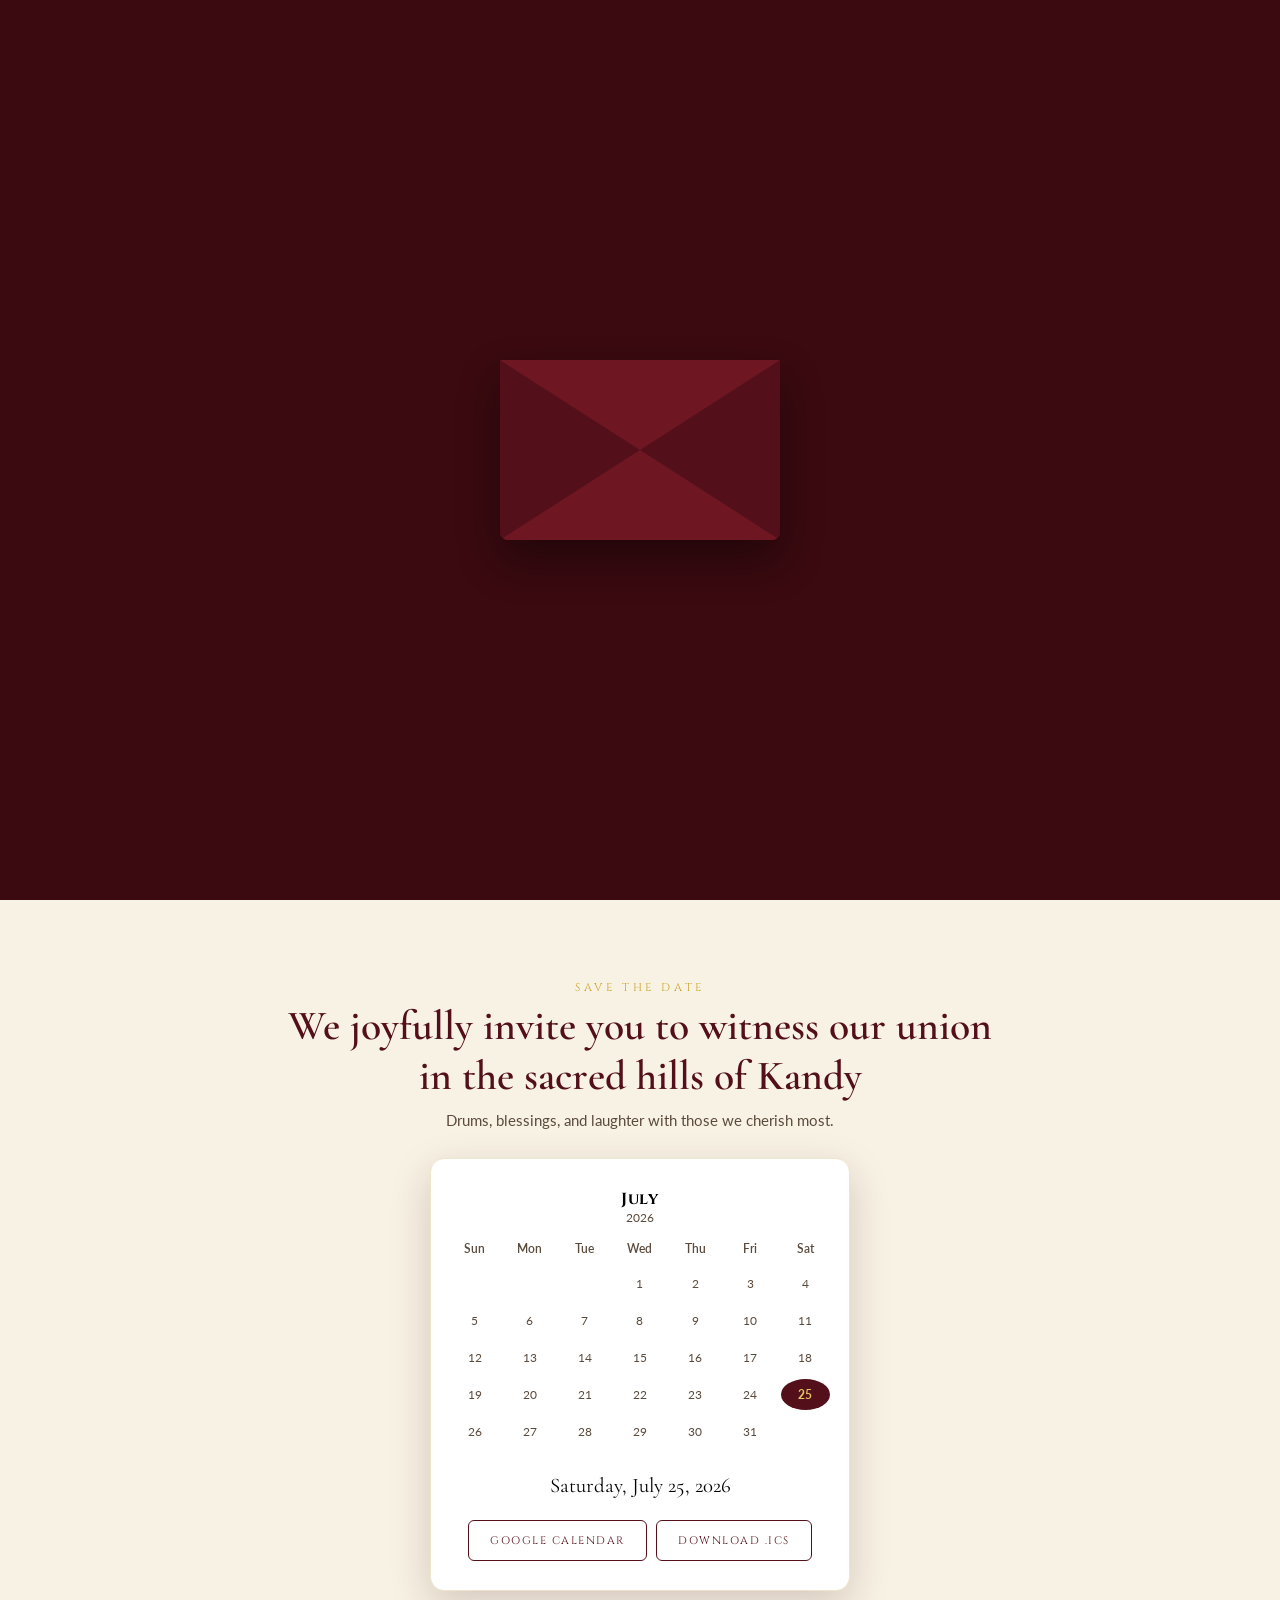
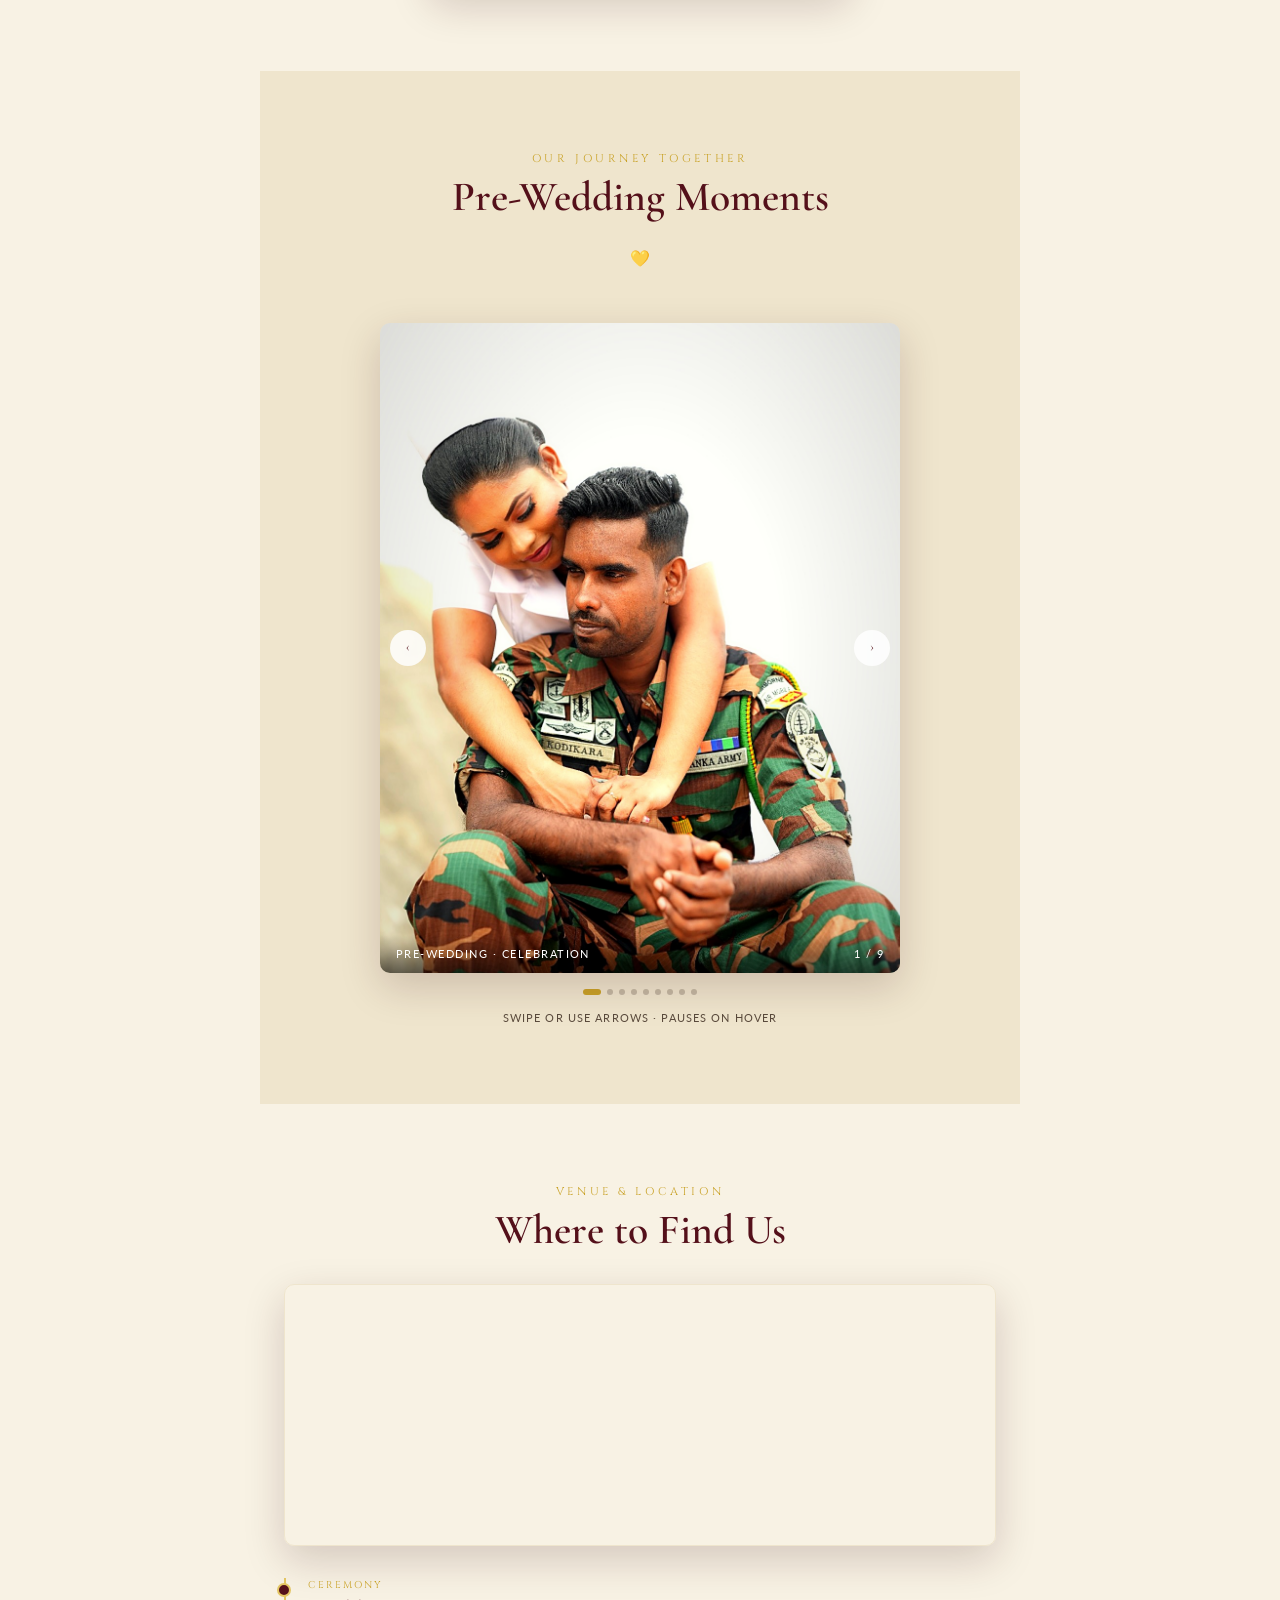
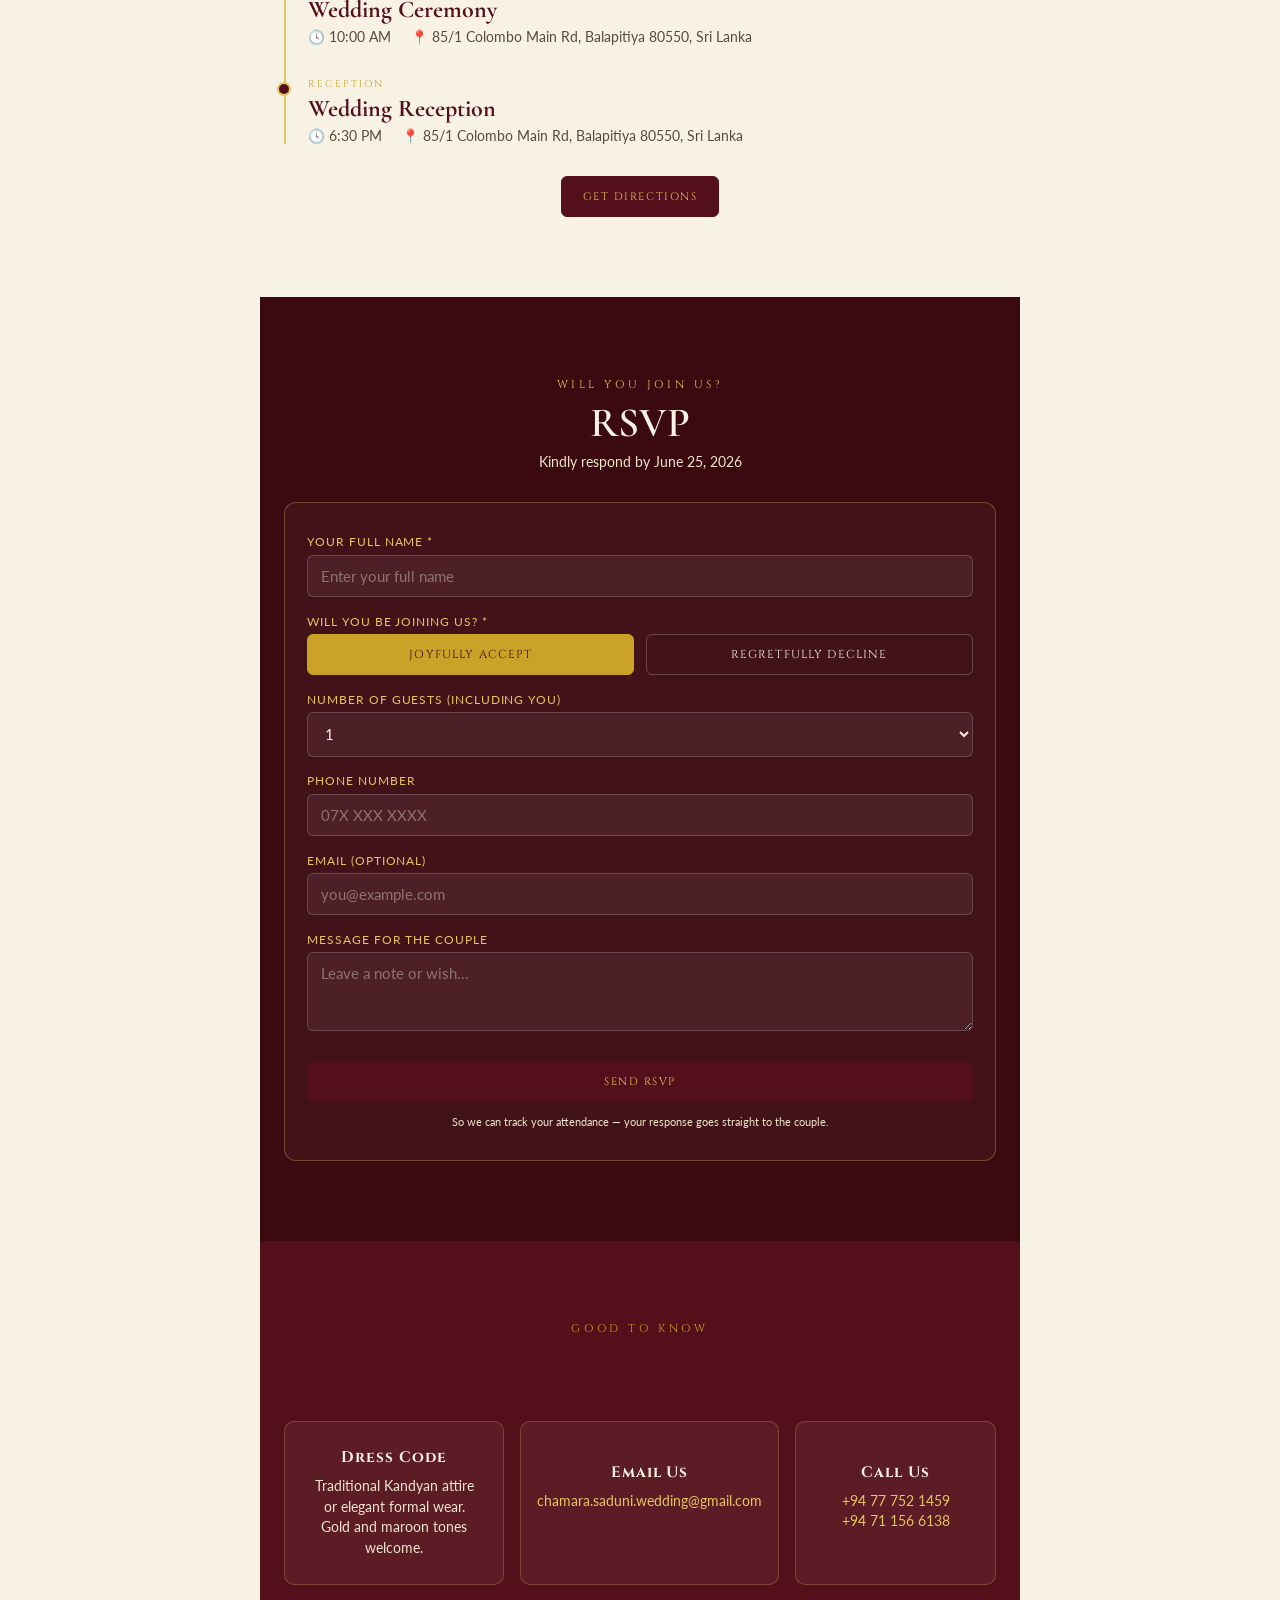
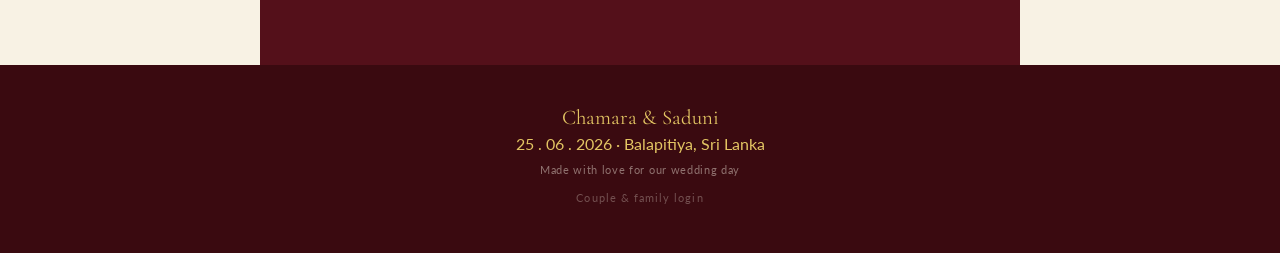
==== index.html @ 3ce067ad "first commit" ====
<!DOCTYPE html>
<html lang="en">
<head>
<meta charset="UTF-8">
<meta name="viewport" content="width=device-width, initial-scale=1.0">
<title>Chamara & Saduni — Wedding Celebration</title>
<link rel="stylesheet" href="css/style.css">
</head>
<body>
  <!-- ============ WEDDING ENVELOPE OVERLAY ============ -->
<div class="envelope-wrapper" id="envelopeWrapper">
  <div class="envelope" id="weddingEnvelope">
    <div class="flap"></div>
    <div class="pocket"></div>
    <div class="letter">
      <div class="letter-stamp">💛</div>
      <h2 class="letter-title">Chamara & Saduni</h2>
      <p class="letter-text">We are getting married!</p>
      <button class="open-btn" id="openEnvelopeBtn">Open Invitation</button>
    </div>
  </div>
</div>


  <!-- ============ HERO ============ -->
  <section class="hero">
    <div class="hero-sinhala">මංගල ආරාධනය</div>
    <div class="hero-eyebrow">Together with their families</div>
    <p class="hero-intro">the pleasure of your families is requested at the wedding of</p>
    <h1 class="hero-names">Chamara &amp; Saduni</h1>
    <div class="hero-sub">Wedding Celebration · Kandy, Sri Lanka</div>

    <div class="countdown" aria-label="Countdown to the wedding">
      <div class="unit"><span class="num" id="cd-days">00</span><span class="label">Days</span></div>
      <div class="unit"><span class="num" id="cd-hours">00</span><span class="label">Hours</span></div>
      <div class="unit"><span class="num" id="cd-mins">00</span><span class="label">Minutes</span></div>
      <div class="unit"><span class="num" id="cd-secs">00</span><span class="label">Seconds</span></div>
    </div>

    <a href="#date" class="scroll-cue">
      Scroll for details
      <svg viewBox="0 0 24 24" fill="none" stroke="currentColor" stroke-width="2"><path d="M6 9l6 6 6-6"/></svg>
    </a>
  </section>

  <!-- ============ SAVE THE DATE ============ -->
  <section class="section date-section" id="date">
    <div class="eyebrow">Save the Date</div>
    <h2 class="section-title">We joyfully invite you to witness our union<br>in the sacred hills of Kandy</h2>
    <p style="color:var(--ink-soft); margin-top:.6rem; font-size:.92rem;">Drums, blessings, and laughter with those we cherish most.</p>

    <div class="calendar">
      <h3 id="cal-month">July</h3>
      <div class="cal-year" id="cal-year">2026</div>
      <div class="cal-grid" id="cal-grid"></div>
      <div class="big-day" id="big-day-label"></div>
      <div class="cal-actions">
        <a class="btn" id="gcal-link" href="#" target="_blank" rel="noopener">Google Calendar</a>
        <a class="btn" id="ics-link" href="#">Download .ics</a>
      </div>
    </div>
  </section>

  <!-- ============ GALLERY ============ -->
  <section class="section gallery-section">
    <div class="eyebrow">Our Journey Together</div>
    <h2 class="section-title">Pre-Wedding Moments</h2>
    <div class="divider">💛</div>

    <div class="gallery" id="gallery">
      <div class="gallery-track" id="gallery-track">
        <img src="/imge/1.jpg" alt="Chmara and Saduni laughing together outdoors">
        <img src="/imge/2.jpg" alt="Chmara and Saduni walking hand in hand">
        <img src="/imge/3.jpg" alt="Close-up of hands with engagement ring and flowers">
        <img src="/imge/4.jpg" alt="Chmara and Saduni at sunset">
        <img src="/imge/5.jpg" alt="Candid portrait of the couple smiling">
        <img src="/imge/6.jpg" alt="Chmara and Saduni embracing">
        <img src="/imge/7.jpg" alt="Chmara and Saduni embracing">
        <img src="/imge/8.jpg" alt="Chmara and Saduni embracing">
        <img src="/imge/9.jpg" alt="Chmara and Saduni embracing">
      </div>
      <div class="gallery-caption">
        <span>Pre-wedding · Celebration</span>
        <span id="gallery-count">1 / 6</span>
      </div>
      <button class="gallery-nav prev" id="gallery-prev" aria-label="Previous photo">‹</button>
      <button class="gallery-nav next" id="gallery-next" aria-label="Next photo">›</button>
    </div>
    <div class="gallery-dots" id="gallery-dots"></div>
    <p style="font-size:.7rem; letter-spacing:.1em; text-transform:uppercase; color:var(--ink-soft); margin-top:1rem;">Swipe or use arrows · pauses on hover</p>
  </section>

  <!-- ============ VENUE ============ -->
  <section class="section venue-section">
    <div class="eyebrow">Venue &amp; Location</div>
    <h2 class="section-title">Where to Find Us</h2>

    <div class="map-frame">
      <iframe src="https://www.google.com/maps/embed?pb=!1m18!1m12!1m3!1d4017.818005904471!2d80.053635!3d6.240639199999999!2m3!1f0!2f0!3f0!3m2!1i1024!2i768!4f13.1!3m3!1m2!1s0x3ae1819d61725ddf%3A0x30b45d2dc4066942!2s85%2C%201%20Colombo%20Main%20Rd%2C%20Ambalangoda!5e1!3m2!1sen!2slk!4v1782817540496!5m2!1sen!2slk" width="600" height="450" style="border:0;" allowfullscreen="" loading="lazy" referrerpolicy="strict-origin-when-cross-origin"></iframe>
    </div>

    <div class="timeline">
      <div class="stop">
        <div class="tag">Ceremony</div>
        <h4>Wedding Ceremony</h4>
        <div class="meta"><span>🕓 10:00 AM</span><span>📍 85/1 Colombo Main Rd, Balapitiya 80550, Sri Lanka</span></div>
      </div>
      <div class="stop">
        <div class="tag">Reception</div>
        <h4>Wedding Reception</h4>
        <div class="meta"><span>🕓 6:30 PM</span><span>📍 85/1 Colombo Main Rd, Balapitiya 80550, Sri Lanka</span></div>
      </div>
    </div>
    <a class="btn solid" style="margin-top:2rem; display:inline-block;"
   href="https://maps.app.goo.gl/dwLsn8sqSXHve2ZZ8" target="_blank" rel="noopener">
   Get Directions
</a>

  </section>

  <!-- ============ RSVP ============ -->
  <section class="section rsvp-section" id="rsvp">
    <div class="eyebrow">Will You Join Us?</div>
    <h2 class="section-title">RSVP</h2>
    <p class="rsvp-deadline" id="rsvp-deadline-label">Kindly respond by July 25, 2026</p>

    <div class="rsvp-card">
      <form id="rsvp-form">
        <div class="field">
          <label for="rsvp-name">Your Full Name *</label>
          <input id="rsvp-name" type="text" placeholder="Enter your full name" required>
        </div>

        <div class="field">
          <label>Will you be joining us? *</label>
          <div class="rsvp-toggle">
            <button type="button" id="rsvp-accept" class="active accept">Joyfully Accept</button>
            <button type="button" id="rsvp-decline">Regretfully Decline</button>
          </div>
        </div>

        <div class="field" id="rsvp-guests-field">
          <label for="rsvp-guests">Number of Guests (including you)</label>
          <select id="rsvp-guests">
            <option value="1">1</option>
            <option value="2">2</option>
            <option value="3">3</option>
            <option value="4">4</option>
          </select>
        </div>

        <div class="field">
          <label for="rsvp-phone">Phone Number</label>
          <input id="rsvp-phone" type="tel" placeholder="07X XXX XXXX">
        </div>

        <div class="field">
          <label for="rsvp-email">Email (optional)</label>
          <input id="rsvp-email" type="email" placeholder="you@example.com">
        </div>

        <div class="field">
          <label for="rsvp-note">Message for the Couple</label>
          <textarea id="rsvp-note" rows="3" placeholder="Leave a note or wish..."></textarea>
        </div>

        <button type="submit" class="btn solid rsvp-submit">Send RSVP</button>
      </form>

      <p class="rsvp-success" id="rsvp-success"></p>
      <p class="rsvp-note">So we can track your attendance — your response goes straight to the couple.</p>
    </div>
  </section>

  <!-- ============ INFO ============ -->
  <section class="section info-section">
    <div class="eyebrow">Good to Know</div>
    <h2 class="section-title">Dress Code &amp; Contact</h2>

    <div class="info-grid">
      <div class="info-card">
        <h4>Dress Code</h4>
        <p>Traditional Kandyan attire or elegant formal wear. Gold and maroon tones welcome.</p>
      </div>
      <div class="info-card tp">
        <h4>Email Us</h4>
        <p><a href="mailto:chamara.saduni.wedding@gmail.com">chamara.saduni.wedding@gmail.com</a></p>
      </div>
      <div class="info-card tp">
        <h4>Call Us</h4>
        <p><a href="tel:+94 77 752 1459">+94 77 752 1459</a></p>
        <p><a href="tel:+94 71 156 6138">+94 71 156 6138</a></p>
      </div>
    </div>
  </section>

  <!-- ============ FOOTER ============ -->
  <footer class="footer">
    <div class="names">Chamara  &amp; Saduni</div>
    <div>25 . 06 . 2026 · Balapitiya, Sri Lanka</div>
    <small>Made with love for our wedding day</small>
    <a class="admin-link" href="admin.html">Couple &amp; family login</a>
  </footer>

  <script src="js/storage.js"></script>
  <script src="js/main.js"></script>
</body>
</html>
---- css/style.css ----
/* ============================================================
   Isuru & Tharushi — Wedding Invitation
   Design tokens: Kandyan ceremony, gold + maroon, hand-drawn
   border motifs, a single ornamental "thorana" arch as signature
   ============================================================ */

@import url('https://fonts.googleapis.com/css2?family=Cormorant+Garamond:ital,wght@0,400;0,500;0,600;1,400&family=Cinzel:wght@500;600;700&family=Lato:wght@300;400;600&display=swap');

:root{
  --bl:#000000;
  --maroon-950:#3a0a10;
  --maroon-900:#54101a;
  --maroon-800:#6e1722;
  --gold-500:#c9a227;
  --gold-300:#e3c563;
  --gold-100:#f3e6bd;
  --ivory:#f8f2e4;
  --ivory-dim:#efe5cd;
  --ink:#2a1810;
  --ink-soft:#5a4a3c;
  --shadow-soft: 0 14px 40px rgba(58,10,16,.18);

  --font-display:'Cinzel', serif;
  --font-script:'Cormorant Garamond', serif;
  --font-body:'Lato', sans-serif;
}

*{box-sizing:border-box; margin:0; padding:0;}
html{scroll-behavior:smooth;}
body{
  font-family:var(--font-body);
  background:var(--ivory);
  color:var(--ink);
  overflow-x:hidden;
}
@media (prefers-reduced-motion: reduce){
  *{animation-duration:.001ms !important; transition-duration:.001ms !important;}
}

a{color:inherit; text-decoration:none;}
img{max-width:100%; display:block;}
button{font-family:inherit; cursor:pointer;}

.eyebrow{
  font-family:var(--font-display);
  font-size:.7rem;
  letter-spacing:.32em;
  text-transform:uppercase;
  color:var(--gold-500);
}
.section-title{
  font-family:var(--font-script);
  font-weight:600;
  font-size:clamp(1.8rem, 4vw, 2.6rem);
  color:var(--maroon-900);
  margin-top:.4rem;
}
.section{
  max-width:760px;
  margin:0 auto;
  padding:5rem 1.5rem;
  text-align:center;
  position:relative;
}
.divider{
  width:46px; height:46px; margin:1.6rem auto;
  opacity:.85;
}

/* ---------- Thorana arch motif (drawn once, signature element) ---------- */
.thorana-frame{
  position:relative;
  border:1px solid var(--gold-300);
  padding:2px;
}
.thorana-frame::before, .thorana-frame::after{
  content:"";
  position:absolute;
  width:30px; height:30px;
  border:2px solid var(--gold-500);
}
.thorana-frame::before{ top:-6px; left:-6px; border-right:none; border-bottom:none; }
.thorana-frame::after{ bottom:-6px; right:-6px; border-left:none; border-top:none; }


/* ================= ENVELOPE STYLES ================= */
.envelope-wrapper {
  position: fixed;
  top: 0; left: 0;
  width: 100%; height: 100vh;
  background-color: var(--maroon-950);
  display: flex;
  justify-content: center;
  align-items: center;
  z-index: 9999; 
  transition: opacity 0.8s ease, visibility 0.8s;
}

.envelope {
  position: relative;
  width: 280px; height: 180px;
  background-color: var(--maroon-900);
  box-shadow: 0 20px 40px rgba(0,0,0,0.4);
  border-radius: 0 0 8px 8px;
  cursor: pointer;
}


.flap {
  position: absolute;
  top: 0; left: 0;
  border-left: 140px solid transparent;
  border-right: 140px solid transparent;
  border-top: 100px solid var(--maroon-800);
  transform-origin: top;
  transition: transform 0.4s ease 0.2s;
  z-index: 3;
}


.pocket {
  position: absolute;
  bottom: 0; left: 0;
  border-left: 140px solid var(--maroon-900);
  border-right: 140px solid var(--maroon-900);
  border-bottom: 90px solid var(--maroon-800);
  border-top: 90px solid transparent;
  border-radius: 0 0 8px 8px;
  z-index: 3;
}

.letter {
  position: absolute;
  top: 10px; left: 15px;
  width: 250px; height: 160px;
  background-color: var(--ivory);
  border-radius: 4px;
  padding: 1rem;
  text-align: center;
  box-shadow: 0 2px 10px rgba(0,0,0,0.1);
  transition: transform 0.5s ease;
  z-index: 2;
  display: flex;
  flex-direction: column;
  justify-content: center;
  align-items: center;
}

.letter-title {
  font-family: var(--font-script);
  color: var(--maroon-950);
  font-size: 1.4rem;
  margin: 0.3rem 0;
}

.letter-text {
  font-size: 0.75rem;
  letter-spacing: 0.1em;
  text-transform: uppercase;
  color: var(--ink-soft);
  margin-bottom: 0.8rem;
}

.open-btn {
  font-family: var(--font-display);
  font-size: 0.6rem;
  letter-spacing: 0.1em;
  padding: 0.5rem 1rem;
  background-color: var(--gold-500);
  color: var(--maroon-950);
  border: none;
  border-radius: 4px;
  font-weight: bold;
  transition: background 0.2s;
}
.open-btn:hover { background-color: var(--gold-300); }


.envelope-wrapper.open .flap {
  transform: rotateX(180deg);
  z-index: 1;
}

.envelope-wrapper.open .letter {
  transform: translateY(-85px);
  z-index: 4;
}


.envelope-wrapper.fade-out {
  opacity: 0;
  visibility: hidden;
  pointer-events: none;
}

/* ---------- Hero ---------- */
.hero {
  min-height: 100vh;
  display: flex;
  flex-direction: column;
  align-items: center;
  justify-content: center;
  text-align: center;
  padding: 3rem 1.4rem 4rem;
  color: var(--ivory);
  position: relative;
  overflow: hidden; 
}


.hero::before {
  content: "";
  position: absolute;
  top: 0; left: 0; right: 0; bottom: 0;
  z-index: 1;
  
  background-size: cover;
  background-position: center;
  background-repeat: no-repeat;
  
  background-image: 
    radial-gradient(ellipse at top, rgba(201,162,39,.18), transparent 55%),
    linear-gradient(180deg, rgba(58,10,16,0.85) 0%, rgba(84,16,26,0.9) 55%, rgba(110,23,34,0.95) 100%), 
    url("/imge/Hero-bg.png"); 
  
  background-blend-mode: overlay;
  
 
  filter: blur(3px); 
  transform: scale(1.05); 
}

.hero > * {
  position: relative;
  z-index: 2;
}

.hero-sinhala{
  font-family:var(--font-script);
  font-size:clamp(1.6rem,5vw,2.4rem);
  letter-spacing:.06em;
  color:var(--gold-300);
  margin-bottom:1.4rem;
}
.hero-eyebrow{
  font-family:var(--font-display);
  font-size:.72rem;
  letter-spacing:.36em;
  text-transform:uppercase;
  color:var(--gold-300);
  margin-bottom:.4rem;
}
.hero-intro{
  font-family:var(--font-script);
  font-style:italic;
  font-size:1.05rem;
  color:var(--ivory-dim);
  max-width:30em;
  margin:.6rem auto 1.2rem;
  line-height:1.6;
}
.hero-names{
  font-family:var(--font-script);
  font-weight:600;
  font-size:clamp(2.4rem,9vw,4.2rem);
  letter-spacing:.02em;
  margin:.2rem 0 .3rem;
}
.hero-sub{
  font-family:var(--font-display);
  font-size:.78rem;
  letter-spacing:.22em;
  text-transform:uppercase;
  color:var(--gold-300);
  margin-bottom:2.2rem;
}

.countdown{
  display:flex;
  gap:.9rem;
  margin-bottom:2rem;
}
.countdown .unit{
  background:rgba(255,255,255,.05);
  border:1px solid rgba(227,197,99,.4);
  border-radius:4px;
  padding:.8rem .4rem;
  min-width:64px;
}
.countdown .num{
  font-family:var(--font-display);
  font-size:1.5rem;
  color:var(--gold-300);
  display:block;
}
.countdown .label{
  font-size:.6rem;
  letter-spacing:.18em;
  text-transform:uppercase;
  color:var(--ivory-dim);
}

.scroll-cue{
  font-size:.66rem;
  letter-spacing:.22em;
  text-transform:uppercase;
  color:var(--gold-300);
  display:flex;
  flex-direction:column;
  align-items:center;
  gap:.4rem;
  animation:bob 2.4s ease-in-out infinite;
}
.scroll-cue svg{width:14px; height:14px;}
@keyframes bob{ 0%,100%{transform:translateY(0);} 50%{transform:translateY(6px);} }

/* ---------- Save the Date / Calendar ---------- */
.date-section{ background:var(--ivory); }
.calendar{
  background:#fff;
  border:1px solid var(--ivory-dim);
  border-radius:14px;
  box-shadow:var(--shadow-soft);
  padding:1.8rem 1.2rem;
  max-width:420px;
  margin:1.8rem auto 0;
}
.calendar h3{ font-family:var(--font-display); font-size:1rem; letter-spacing:.05em; color:var(--bl); }
.cal-year{ font-size:.75rem; color:var(--ink-soft); margin-bottom:1rem;}
.cal-grid{
  display:grid;
  grid-template-columns:repeat(7,1fr);
  gap:6px;
  font-size:.74rem;
}
.cal-grid .dow{ color:var(--ink-soft); font-weight:600; padding-bottom:.4rem; }
.cal-grid .day{ padding:.5rem 0; border-radius:50%; color:var(--ink-soft); }
.cal-grid .day.empty{ visibility:hidden; }
.cal-grid .day.the-day{
  background:var(--maroon-900);
  color:var(--gold-300);
  font-weight:700;
  position:relative;
}
.big-day{
  margin-top:1.6rem;
  font-family:var(--font-script);
  font-size:1.3rem;
  color:var(--bl);
}
.cal-actions{
  display:flex; gap:.6rem; margin-top:1.4rem; flex-wrap:wrap; justify-content:center;
}
.btn{
  font-family:var(--font-display);
  font-size:.68rem;
  letter-spacing:.14em;
  text-transform:uppercase;
  padding:.75rem 1.3rem;
  border-radius:6px;
  border:1px solid var(--maroon-900);
  color:var(--maroon-900);
  background:transparent;
  transition:background .2s, color .2s, transform .15s;
}
.btn:hover{ background:var(--maroon-900); color:var(--gold-300); transform:translateY(-1px); }
.btn.solid{ background:var(--maroon-900); color:var(--gold-300); }
.btn.solid:hover{ background:var(--maroon-800); }

/* ---------- Gallery ---------- */
.gallery-section{ background:var(--ivory-dim); }
.gallery{
  position:relative;
  max-width:520px;
  margin:1.8rem auto 0;
  border-radius:10px;
  overflow:hidden;
  box-shadow:var(--shadow-soft);
}
.gallery-track{
  display:flex;
  transition:transform .5s cubic-bezier(.65,0,.35,1);
}
.gallery-track img{ width:100%; flex:0 0 100%; aspect-ratio:4/5; object-fit:cover; }
.gallery-caption{
  position:absolute; left:0; right:0; bottom:0;
  display:flex; justify-content:space-between; align-items:center;
  padding:.8rem 1rem;
  background:linear-gradient(0deg, rgba(0,0,0,.55), transparent);
  color:#fff; font-size:.66rem; letter-spacing:.14em; text-transform:uppercase;
}
.gallery-nav{
  position:absolute; top:50%; transform:translateY(-50%);
  width:36px; height:36px; border-radius:50%;
  background:rgba(255,255,255,.85); border:none;
  display:flex; align-items:center; justify-content:center;
  font-family:var(--font-display); color:var(--maroon-900);
}
.gallery-nav.prev{ left:10px; } .gallery-nav.next{ right:10px; }
.gallery-dots{ display:flex; gap:6px; justify-content:center; margin-top:1rem; }
.gallery-dots span{ width:6px; height:6px; border-radius:50%; background:var(--ink-soft); opacity:.3; }
.gallery-dots span.active{ background:var(--gold-500); opacity:1; width:18px; border-radius:4px; transition:width .3s; }

/* ---------- Venue / Timeline ---------- */
.venue-section{ background:var(--ivory); }
.map-frame{
  margin:1.8rem auto 0;
  border-radius:10px;
  overflow:hidden;
  box-shadow:var(--shadow-soft);
  border:1px solid var(--ivory-dim);
}
.map-frame iframe{ width:100%; height:260px; border:0; display:block; }
.timeline{
  text-align:left;
  margin-top:2rem;
  border-left:2px solid var(--gold-300);
  padding-left:1.4rem;
  display:flex;
  flex-direction:column;
  gap:2rem;
}
.timeline .stop{ position:relative; }
.timeline .stop::before{
  content:""; position:absolute; left:-1.94rem; top:.3rem;
  width:10px; height:10px; border-radius:50%; background:var(--maroon-900); border:2px solid var(--gold-300);
}
.timeline .tag{ font-family:var(--font-display); font-size:.62rem; letter-spacing:.2em; color:var(--gold-500); text-transform:uppercase; }
.timeline h4{ font-family:var(--font-script); font-size:1.5rem; color:var(--maroon-900); margin:.2rem 0 .3rem; }
.timeline .meta{ font-size:.85rem; color:var(--ink-soft); display:flex; gap:1.2rem; flex-wrap:wrap; }

/* ---------- RSVP ---------- */
.rsvp-section{ background:var(--maroon-950); color:var(--ivory); }
.rsvp-section .eyebrow{ color:var(--gold-300); }
.rsvp-section .section-title{ color:var(--ivory); }
.rsvp-deadline{ color:var(--ivory-dim); font-size:.85rem; margin-top:.4rem; }
.rsvp-card{
  background:rgba(255,255,255,.04);
  border:1px solid rgba(227,197,99,.3);
  border-radius:12px;
  padding:2rem 1.4rem;
  margin-top:2rem;
  text-align:left;
}
.field{ margin-bottom:1.1rem; }
.field label{ display:block; font-size:.72rem; letter-spacing:.08em; text-transform:uppercase; color:var(--gold-300); margin-bottom:.4rem; }
.field input, .field textarea, .field select{
  width:100%;
  background:rgba(255,255,255,.06);
  border:1px solid rgba(255,255,255,.18);
  border-radius:6px;
  padding:.7rem .8rem;
  color:var(--ivory);
  font-family:var(--font-body);
  font-size:.92rem;
}
.field input::placeholder, .field textarea::placeholder{ color:rgba(248,242,228,.4); }
.field input:focus, .field textarea:focus, .field select:focus{
  outline:2px solid var(--gold-300); outline-offset:1px;
}
.rsvp-toggle{ display:flex; gap:.7rem; }
.rsvp-toggle button{
  flex:1; padding:.75rem; border-radius:6px;
  border:1px solid rgba(255,255,255,.22);
  background:transparent; color:var(--ivory);
  font-family:var(--font-display); font-size:.72rem; letter-spacing:.1em; text-transform:uppercase;
}
.rsvp-toggle button.active.accept{ background:var(--gold-500); color:var(--maroon-950); border-color:var(--gold-500); }
.rsvp-toggle button.active.decline{ background:#7a2b2b; color:#fff; border-color:#7a2b2b; }
.rsvp-submit{ width:100%; margin-top:.6rem; }
.rsvp-note{ font-size:.7rem; color:var(--ivory-dim); margin-top:.8rem; text-align:center; }
.rsvp-success{
  display:none;
  text-align:center;
  padding:1.4rem;
  font-family:var(--font-script);
  font-size:1.2rem;
  color:var(--gold-300);
}

/* ---------- Dress code / contact ---------- */
.info-section{ background:var(--maroon-900); color:var(--ivory); }
.info-grid{ display:flex; flex-direction:column; gap:1rem; margin-top:1.8rem; }
.info-card{
  background:rgba(255,255,255,.05);
  border:1px solid rgba(227,197,99,.25);
  border-radius:10px;
  padding:1.6rem;
}
.tp{
 text-align:center; padding:2.5rem 1rem 3rem;
  
}
.info-card .icon{ width:34px; height:34px; margin:0 auto .8rem; color:var(--gold-300); }
.info-card h4{ font-family:var(--font-display); font-size:.95rem; letter-spacing:.06em; margin-bottom:.5rem; }
.info-card p{ font-size:.85rem; color:var(--ivory-dim); line-height:1.5; }
.info-card a{ color:var(--gold-300); }

.footer{
  text-align:center; padding:2.5rem 1rem 3rem;
  background:var(--maroon-950); color:var(--gold-300);
}
.footer .names{ font-family:var(--font-script); font-size:1.3rem; margin-bottom:.3rem; }
.footer small{ color:rgba(248,242,228,.45); font-size:.7rem; letter-spacing:.06em; display:block; margin-top:.6rem;}

/* ---------- Admin link (subtle, footer only) ---------- */
.admin-link{ font-size:.66rem; letter-spacing:.1em; color:rgba(248,242,228,.3); margin-top:1rem; display:inline-block; }
.admin-link:hover{ color:var(--gold-300); }

@media (min-width: 640px){
  .info-grid{ flex-direction:row; }
  .info-card{ flex:1; }
}

/* =====================================================
   Admin dashboard
   ===================================================== */
.admin-body{ background:var(--ivory-dim); min-height:100vh; }
.admin-shell{ max-width:980px; margin:0 auto; padding:2.4rem 1.4rem 4rem; }
.admin-login{
  max-width:380px; margin:6rem auto; background:#fff; border-radius:12px;
  box-shadow:var(--shadow-soft); padding:2.4rem 1.8rem; text-align:center;
}
.admin-login h1{ font-family:var(--font-script); color:var(--maroon-900); font-size:1.6rem; margin-bottom:.3rem;}
.admin-login p{ color:var(--ink-soft); font-size:.85rem; margin-bottom:1.4rem; }
.admin-login .field{ text-align:left; }
.admin-login .field input{ background:var(--ivory); border:1px solid var(--ivory-dim); color:var(--ink); }
.admin-error{ color:#a33; font-size:.78rem; margin-top:.6rem; display:none; }

.admin-header{ display:flex; justify-content:space-between; align-items:flex-start; flex-wrap:wrap; gap:1rem; margin-bottom:1.6rem; }
.admin-header h1{ font-family:var(--font-script); color:var(--maroon-900); font-size:1.7rem; }
.admin-header .sub{ color:var(--ink-soft); font-size:.85rem; }
.admin-actions{ display:flex; gap:.6rem; }
.admin-actions .btn{ font-size:.62rem; padding:.6rem 1rem; }

.stat-grid{ display:grid; grid-template-columns:repeat(2,1fr); gap:.9rem; margin-bottom:1.8rem; }
.stat-card{
  background:#fff; border-radius:10px; padding:1.2rem 1rem; text-align:left;
  border:1px solid var(--ivory-dim); cursor:pointer; transition:box-shadow .2s, transform .15s;
}
.stat-card:hover{ box-shadow:var(--shadow-soft); transform:translateY(-2px); }
.stat-card.active{ border-color:var(--gold-500); box-shadow:0 0 0 2px var(--gold-300) inset; }
.stat-card .n{ font-family:var(--font-display); font-size:1.7rem; color:var(--maroon-900); }
.stat-card .l{ font-size:.7rem; letter-spacing:.1em; text-transform:uppercase; color:var(--ink-soft); margin-top:.2rem; }
.stat-card.accepted .n{ color:#2f7d4f; } .stat-card.declined .n{ color:#a33; }

.share-card{
  background:#fff; border-radius:10px; padding:1.4rem; border:1px solid var(--ivory-dim); margin-bottom:1.8rem;
}
.share-card h3{ font-family:var(--font-display); font-size:.85rem; color:var(--maroon-900); margin-bottom:.3rem;}
.share-card p{ font-size:.78rem; color:var(--ink-soft); margin-bottom:.8rem; }
.share-row{ display:flex; gap:.6rem; }
.share-row input{ flex:1; padding:.65rem .8rem; border-radius:6px; border:1px solid var(--ivory-dim); font-size:.82rem; background:var(--ivory); }

.table-card{ background:#fff; border-radius:10px; border:1px solid var(--ivory-dim); overflow:hidden; }
.table-card .t-head{ padding:1.1rem 1.4rem; border-bottom:1px solid var(--ivory-dim); font-size:.78rem; color:var(--ink-soft); }
table{ width:100%; border-collapse:collapse; font-size:.84rem; }
th, td{ padding:.85rem 1.1rem; text-align:left; border-bottom:1px solid var(--ivory-dim); white-space:nowrap; }
th{ font-family:var(--font-display); font-size:.62rem; letter-spacing:.08em; text-transform:uppercase; color:var(--ink-soft); }
tbody tr:hover{ background:var(--ivory); }
.pill{ display:inline-block; padding:.25rem .6rem; border-radius:20px; font-size:.7rem; font-weight:600; }
.pill.accepted{ background:#e3f3e9; color:#2f7d4f; }
.pill.declined{ background:#fbe7e7; color:#a33; }
.empty-state{ padding:3rem 1.4rem; text-align:center; color:var(--ink-soft); }
.empty-state .big{ font-family:var(--font-script); font-size:1.3rem; color:var(--maroon-900); margin-bottom:.4rem;}
.del-btn{ background:none; border:none; color:#a33; font-size:.72rem; text-decoration:underline; }

@media (max-width:560px){
  table{ font-size:.74rem; }
  th, td{ padding:.6rem .6rem; }
  .stat-grid{ grid-template-columns:1fr 1fr; }
}
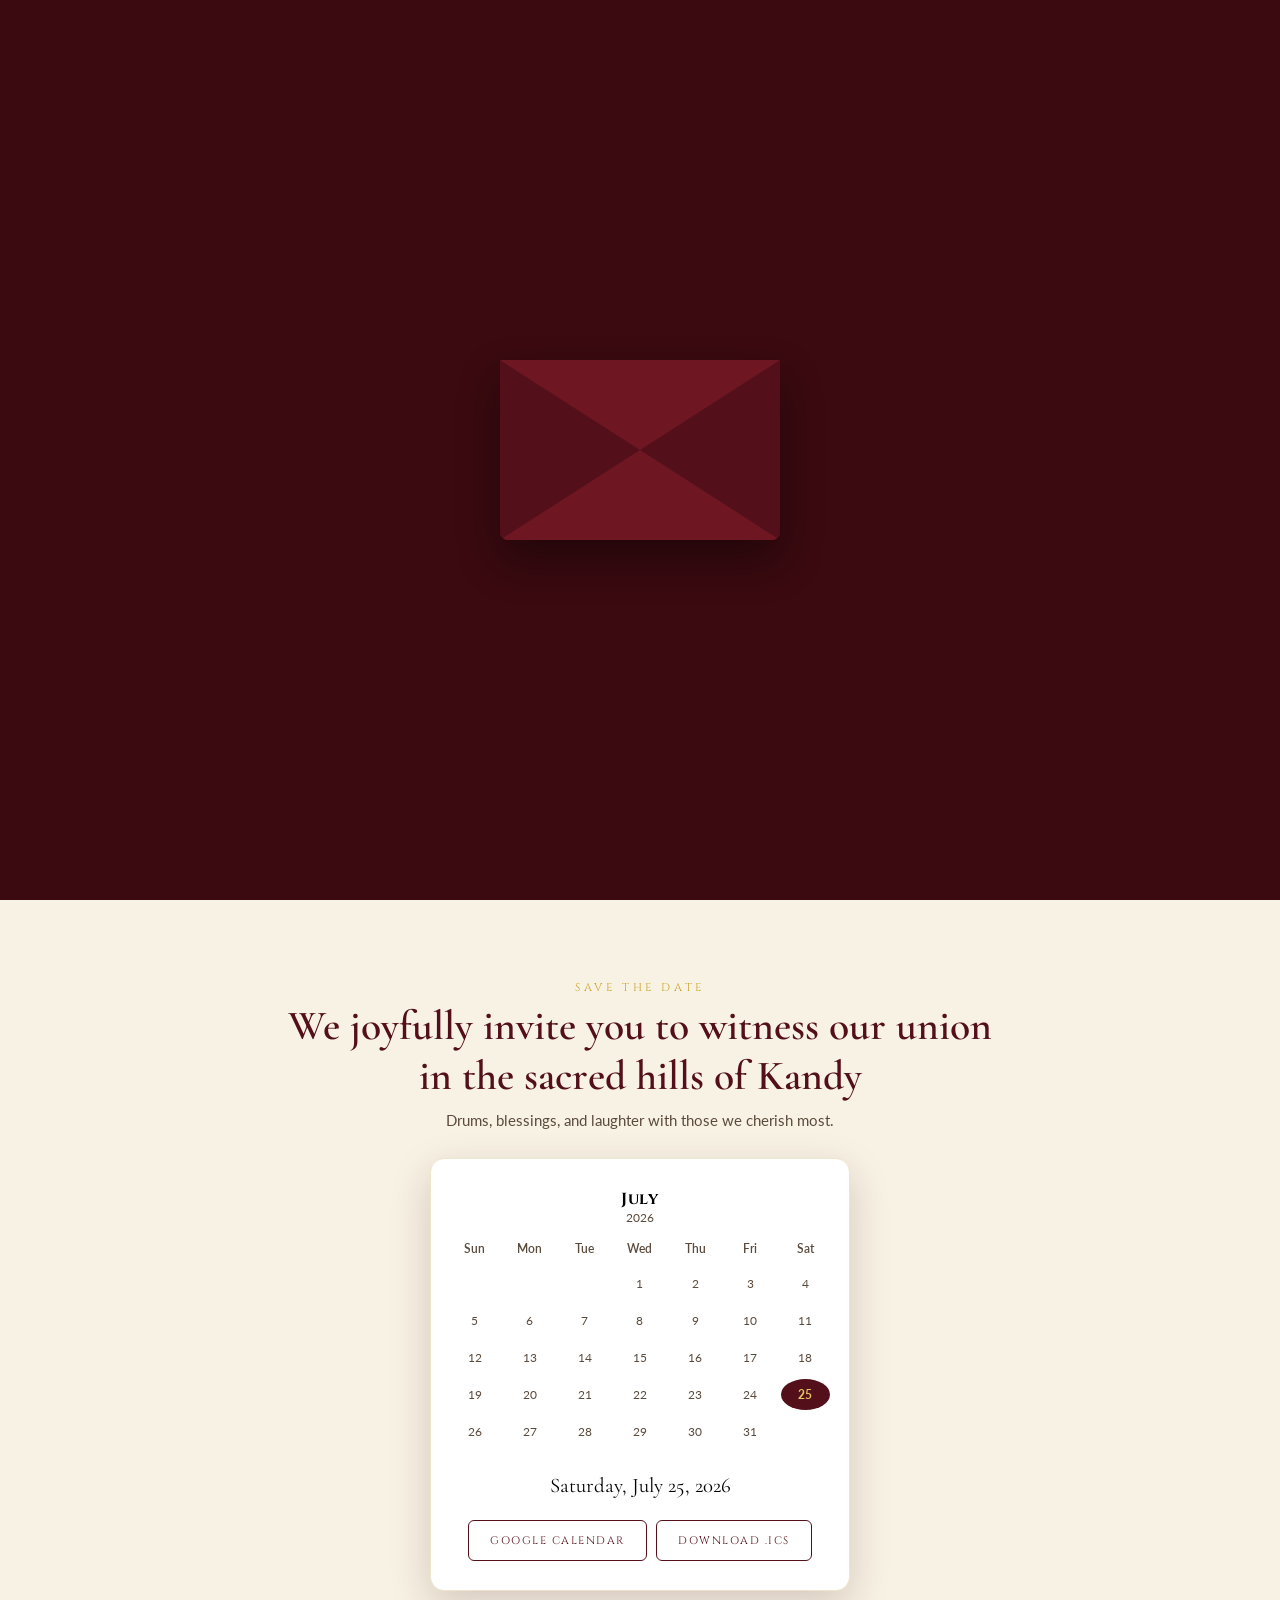
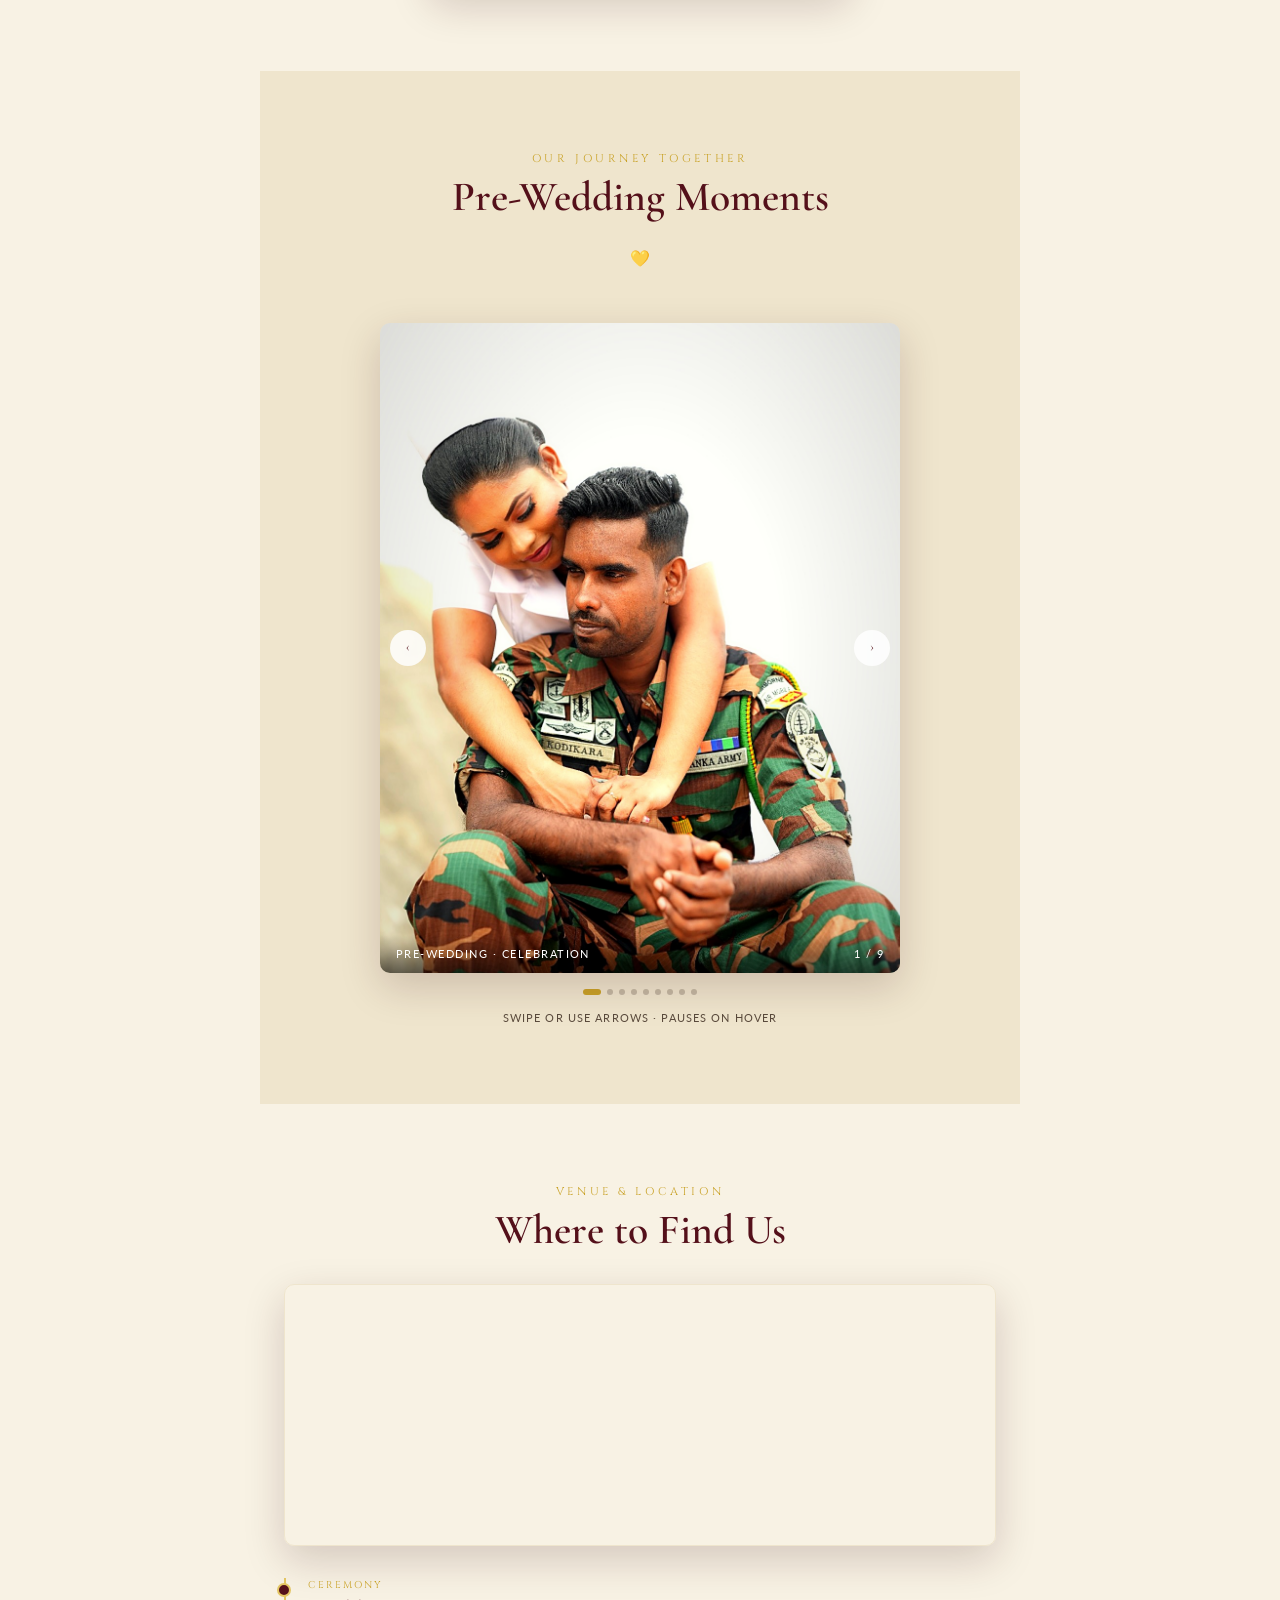
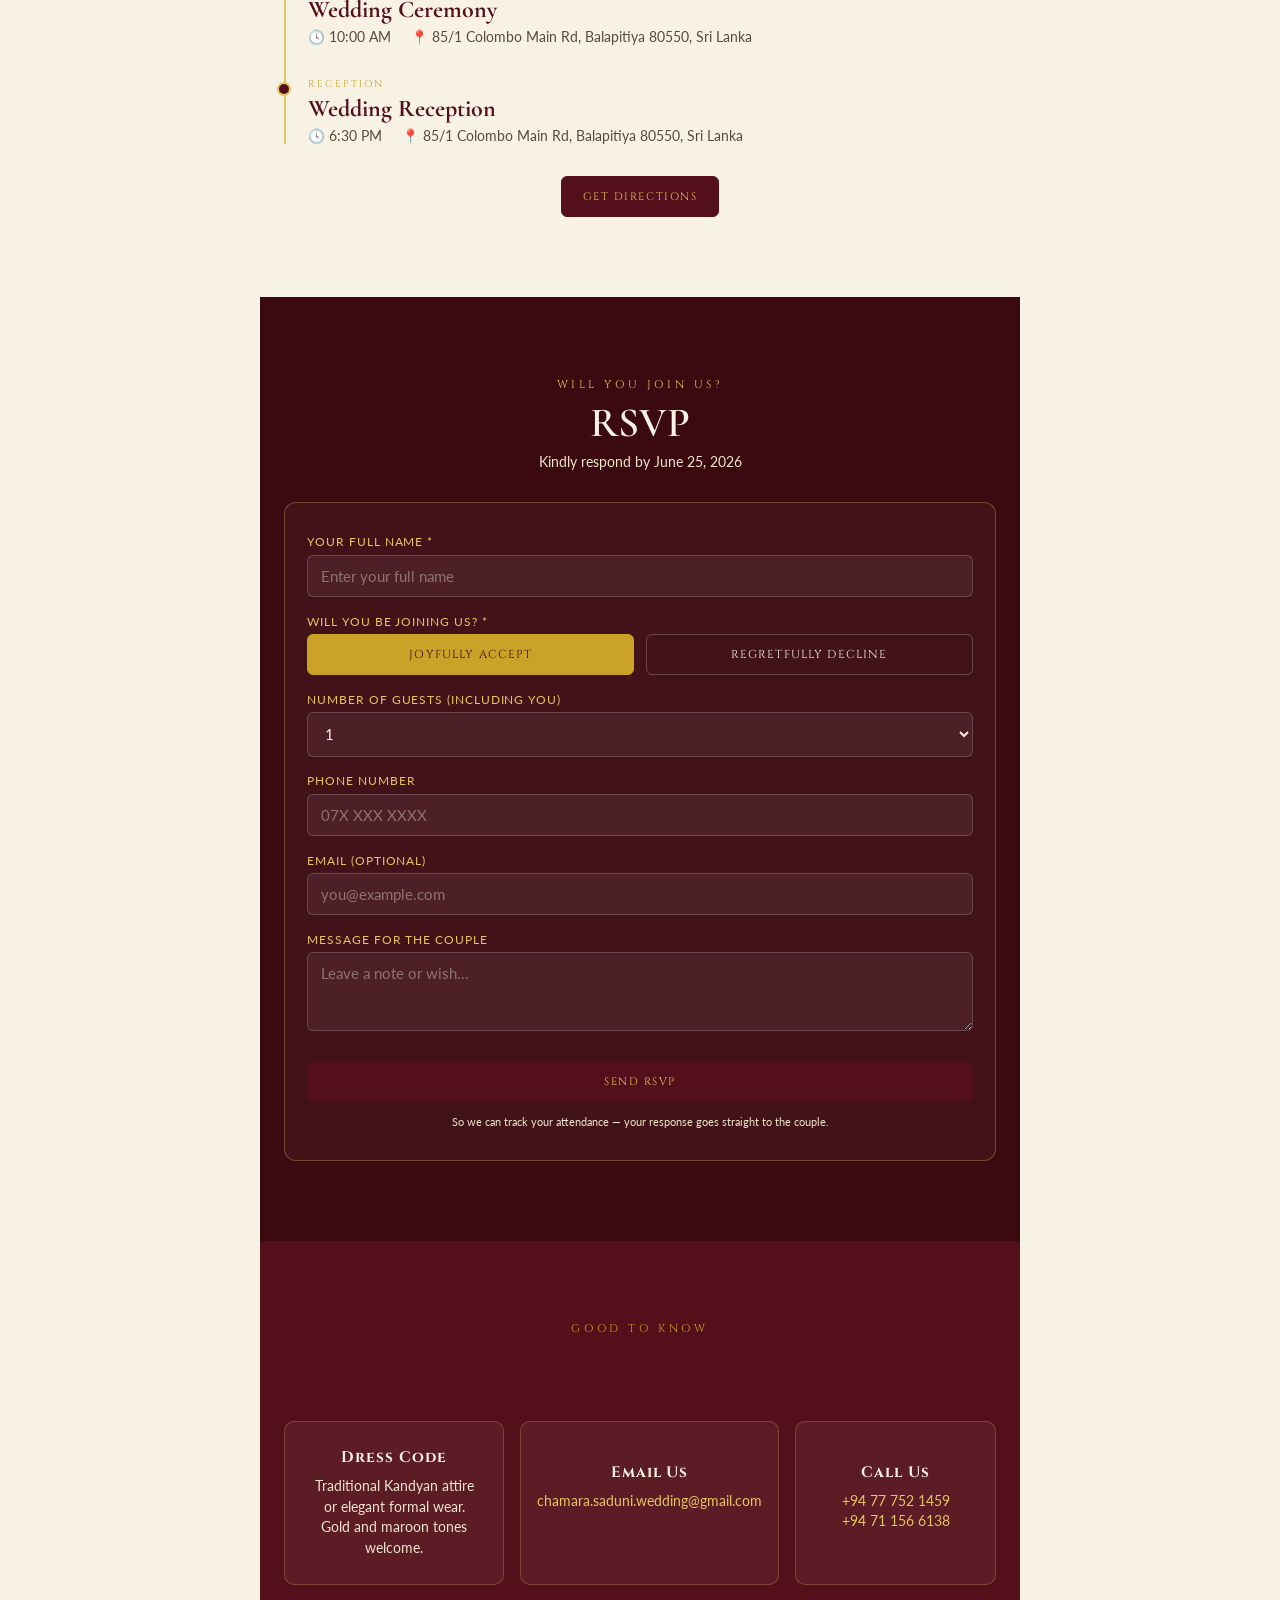
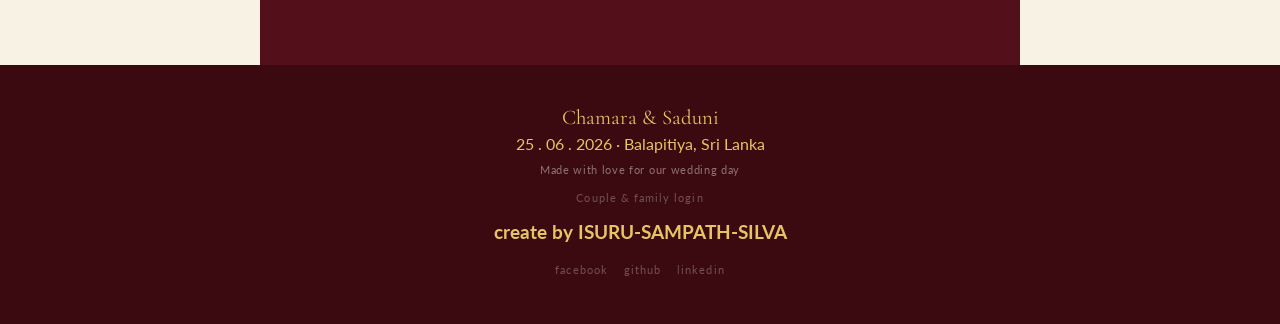
==== commit 606c115e: "⚡️ final edisahn" ====
--- a/index.html
+++ b/index.html
@@ -200,6 +200,19 @@
     <div>25 . 06 . 2026 · Balapitiya, Sri Lanka</div>
     <small>Made with love for our wedding day</small>
     <a class="admin-link" href="admin.html">Couple &amp; family login</a>
+    <H3 class="create">create by ISURU-SAMPATH-SILVA</H3>
+    <div class="shosal">
+      <div class="admin-link">
+        <a href="https://www.facebook.com/fh63tlig95">facebook</a>
+      </div>
+       <div class="admin-link">
+        <a href="https://github.com/ISURU-SAMPATH-SILVA">github</a>
+      </div>
+       <div class="admin-link">
+        <a href="https://www.linkedin.com/in/isurusampathsilva/">linkedin</a>
+      </div>
+      
+    </div>
   </footer>
 
   <script src="js/storage.js"></script>
--- a/css/style.css
+++ b/css/style.css
@@ -290,7 +290,7 @@
 .countdown .num{
   font-family:var(--font-display);
   font-size:1.5rem;
-  color:var(--gold-300);
+  color:var(--ivory);
   display:block;
 }
 .countdown .label{
@@ -511,7 +511,18 @@
   .info-grid{ flex-direction:row; }
   .info-card{ flex:1; }
 }
-
+.shosal {
+  display: flex;
+  flex-direction: row; 
+  justify-content: center; 
+  margin-top: .3rem;
+  gap: 1rem; 
+ color: var(--ivory);
+}
+.create{
+  
+margin-top: 1rem;
+}
 /* =====================================================
    Admin dashboard
    ===================================================== */
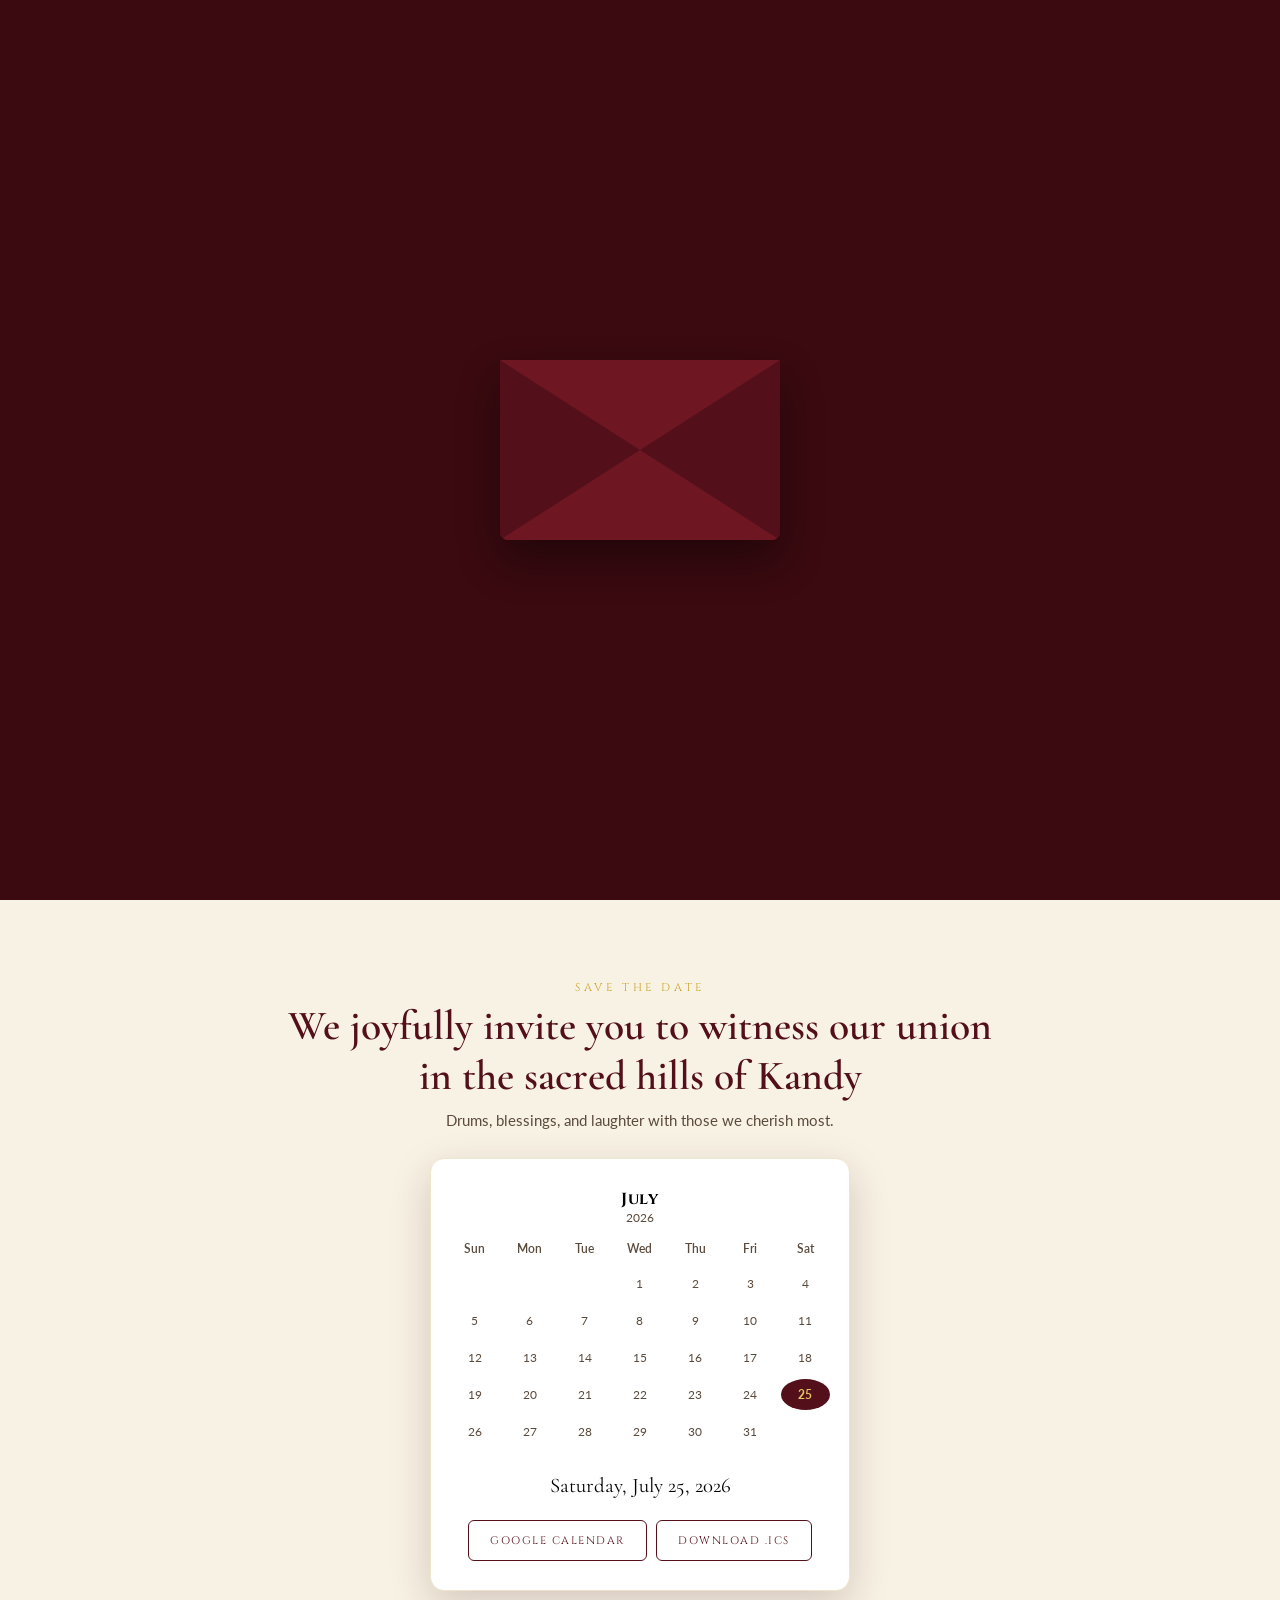
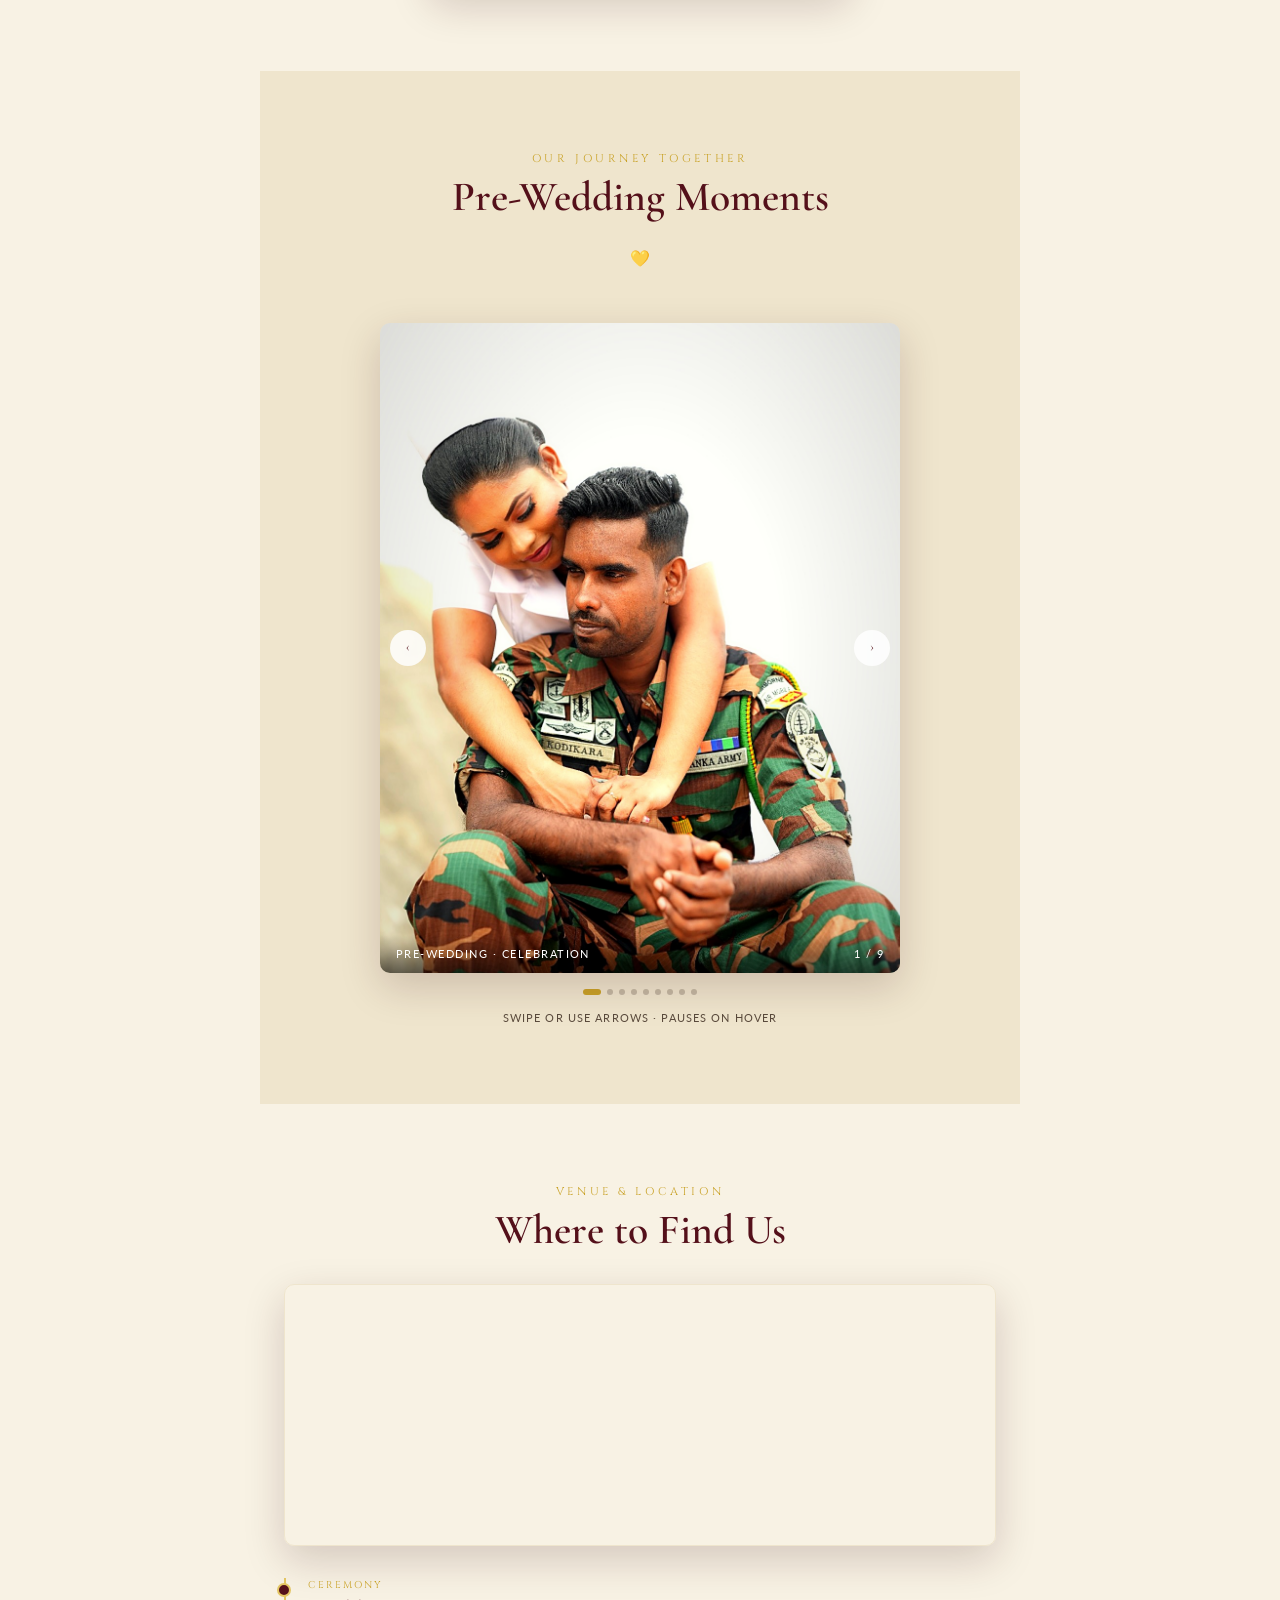
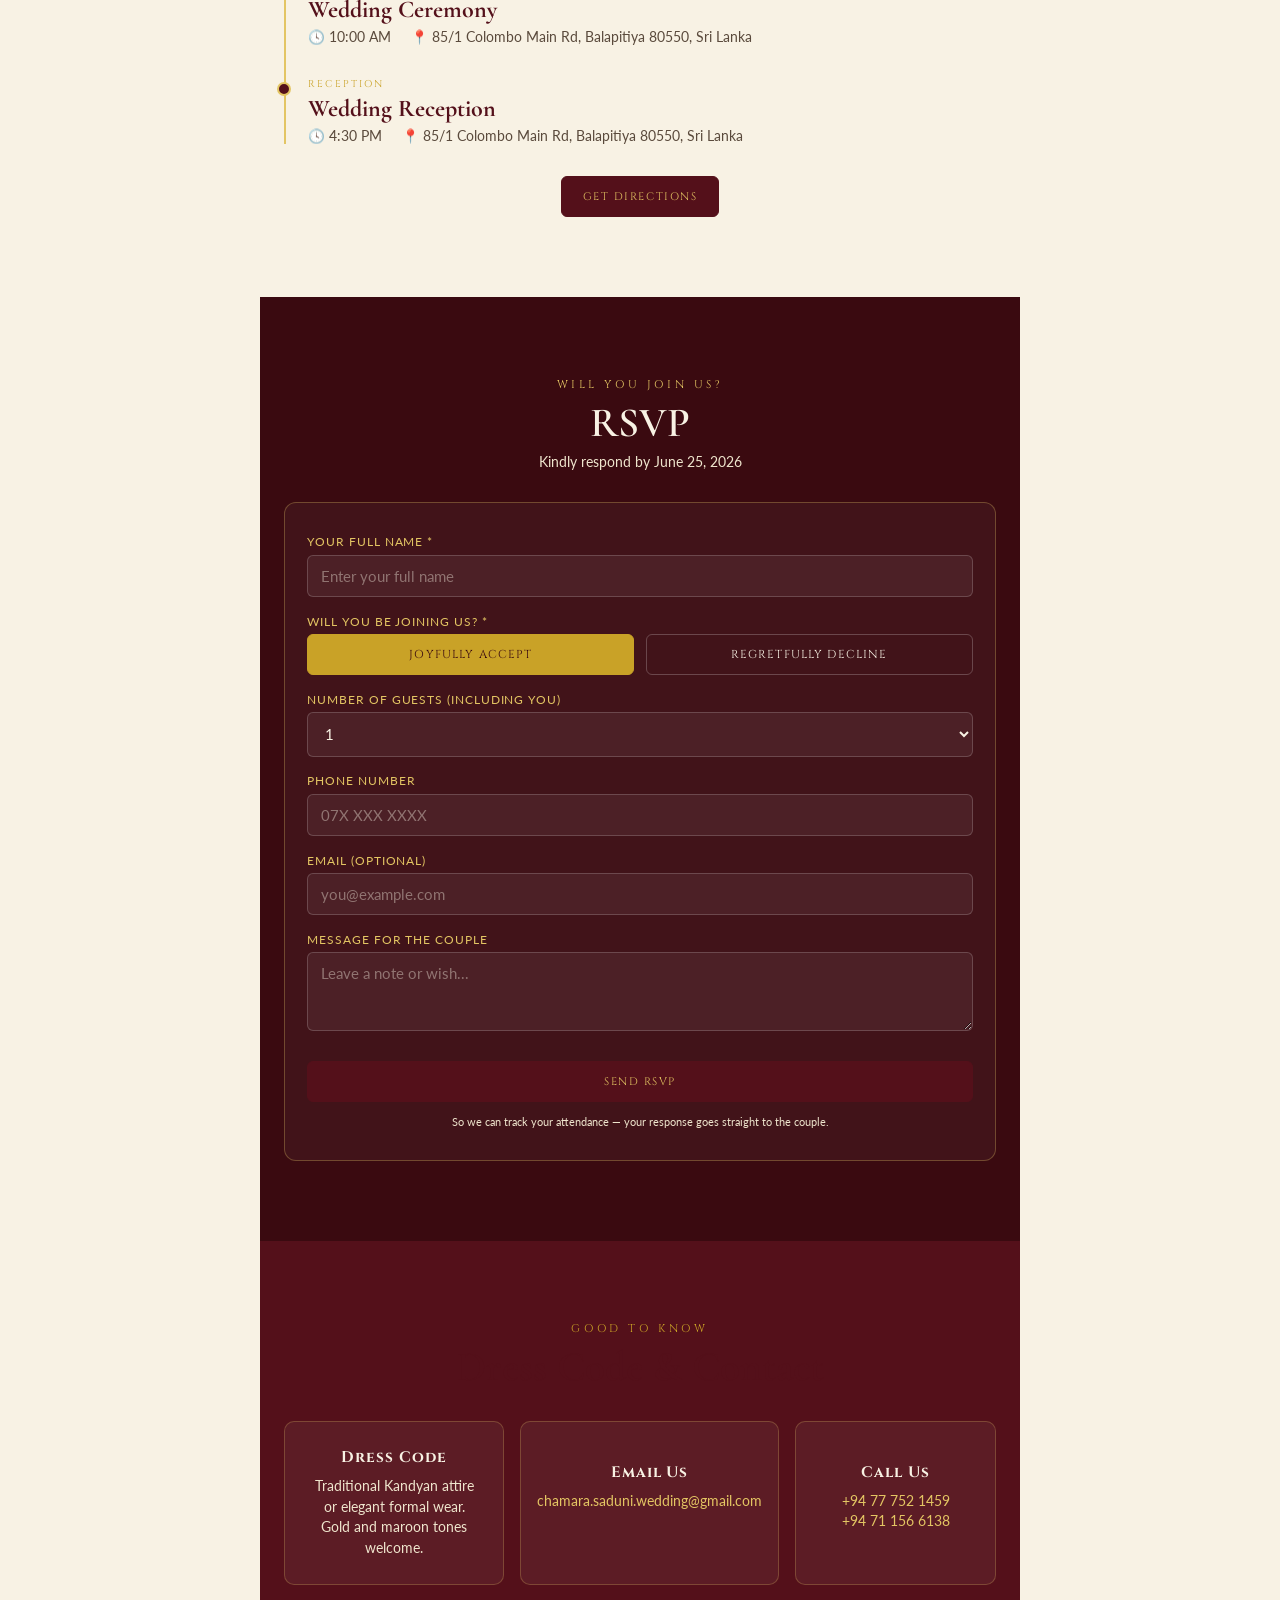
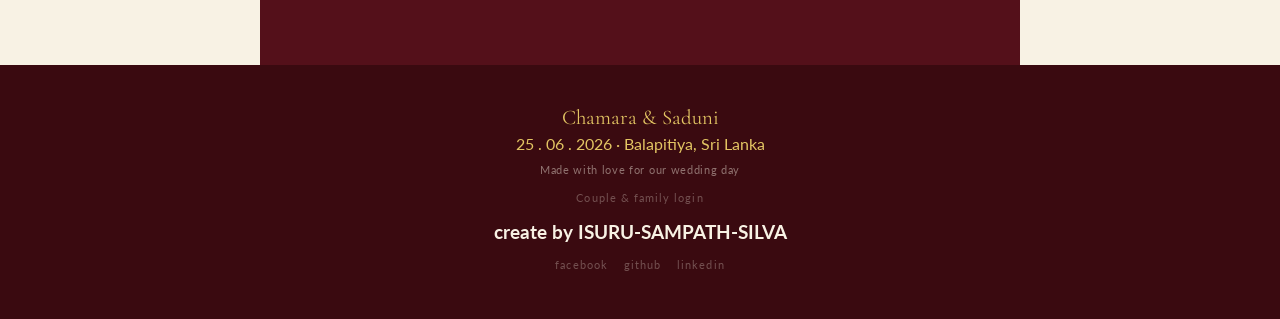
==== commit 18c28cf3: "📸 up dade photo link" ====
--- a/index.html
+++ b/index.html
@@ -1,6 +1,18 @@
 <!DOCTYPE html>
 <html lang="en">
 <head>
+
+<meta property="og:type" content="website">
+<meta property="og:title" content="Wedding Invitation — Chamara & Saduni">
+<meta property="og:description" content="We joyfully invite you to witness our union in Balapitiya. Save the date: July 25, 2026.">
+<meta property="og:url" content="https://github.io">
+
+
+<meta property="og:image" content="https://github.ioimge/Hero-bg.png">
+<meta property="og:image:type" content="image/png">
+<meta property="og:image:width" content="1200">
+<meta property="og:image:height" content="630">
+
 <meta charset="UTF-8">
 <meta name="viewport" content="width=device-width, initial-scale=1.0">
 <title>Chamara & Saduni — Wedding Celebration</title>
@@ -28,7 +40,7 @@
     <div class="hero-eyebrow">Together with their families</div>
     <p class="hero-intro">the pleasure of your families is requested at the wedding of</p>
     <h1 class="hero-names">Chamara &amp; Saduni</h1>
-    <div class="hero-sub">Wedding Celebration · Kandy, Sri Lanka</div>
+    <div class="hero-sub">Wedding Celebration · Balpitiya, Sri Lanka</div>
 
     <div class="countdown" aria-label="Countdown to the wedding">
       <div class="unit"><span class="num" id="cd-days">00</span><span class="label">Days</span></div>
@@ -68,24 +80,26 @@
     <div class="divider">💛</div>
 
     <div class="gallery" id="gallery">
-      <div class="gallery-track" id="gallery-track">
-        <img src="/imge/1.jpg" alt="Chmara and Saduni laughing together outdoors">
-        <img src="/imge/2.jpg" alt="Chmara and Saduni walking hand in hand">
-        <img src="/imge/3.jpg" alt="Close-up of hands with engagement ring and flowers">
-        <img src="/imge/4.jpg" alt="Chmara and Saduni at sunset">
-        <img src="/imge/5.jpg" alt="Candid portrait of the couple smiling">
-        <img src="/imge/6.jpg" alt="Chmara and Saduni embracing">
-        <img src="/imge/7.jpg" alt="Chmara and Saduni embracing">
-        <img src="/imge/8.jpg" alt="Chmara and Saduni embracing">
-        <img src="/imge/9.jpg" alt="Chmara and Saduni embracing">
-      </div>
-      <div class="gallery-caption">
-        <span>Pre-wedding · Celebration</span>
-        <span id="gallery-count">1 / 6</span>
-      </div>
-      <button class="gallery-nav prev" id="gallery-prev" aria-label="Previous photo">‹</button>
-      <button class="gallery-nav next" id="gallery-next" aria-label="Next photo">›</button>
-    </div>
+  <div class="gallery-track" id="gallery-track">
+    <!-- මුලින්ම ඇති / සලකුණ ඉවත් කර imge/ ලෙසින්ම ආරම්භ කරන්න -->
+    <img src="imge/1.jpg" alt="Chmara and Saduni laughing together outdoors">
+    <img src="imge/2.jpg" alt="Chmara and Saduni walking hand in hand">
+    <img src="imge/3.jpg" alt="Close-up of hands with engagement ring and flowers">
+    <img src="imge/4.jpg" alt="Chmara and Saduni at sunset">
+    <img src="imge/5.jpg" alt="Candid portrait of the couple smiling">
+    <img src="imge/6.jpg" alt="Chmara and Saduni embracing">
+    <img src="imge/7.jpg" alt="Chmara and Saduni embracing">
+    <img src="imge/8.jpg" alt="Chmara and Saduni embracing">
+    <img src="imge/9.jpg" alt="Chmara and Saduni embracing">
+  </div>
+  <div class="gallery-caption">
+    <span>Pre-wedding · Celebration</span>
+    <span id="gallery-count">1 / 9</span> <!-- පින්තූර 9ක් ඇති බැවින් 6 වෙනුවට 9 ලෙස වෙනස් කරන්න -->
+  </div>
+  <button class="gallery-nav prev" id="gallery-prev" aria-label="Previous photo">‹</button>
+  <button class="gallery-nav next" id="gallery-next" aria-label="Next photo">›</button>
+</div>
+
     <div class="gallery-dots" id="gallery-dots"></div>
     <p style="font-size:.7rem; letter-spacing:.1em; text-transform:uppercase; color:var(--ink-soft); margin-top:1rem;">Swipe or use arrows · pauses on hover</p>
   </section>
@@ -108,7 +122,7 @@
       <div class="stop">
         <div class="tag">Reception</div>
         <h4>Wedding Reception</h4>
-        <div class="meta"><span>🕓 6:30 PM</span><span>📍 85/1 Colombo Main Rd, Balapitiya 80550, Sri Lanka</span></div>
+        <div class="meta"><span>🕓 4:30 PM</span><span>📍 85/1 Colombo Main Rd, Balapitiya 80550, Sri Lanka</span></div>
       </div>
     </div>
     <a class="btn solid" style="margin-top:2rem; display:inline-block;"
--- a/css/style.css
+++ b/css/style.css
@@ -221,7 +221,7 @@
   background-image: 
     radial-gradient(ellipse at top, rgba(201,162,39,.18), transparent 55%),
     linear-gradient(180deg, rgba(58,10,16,0.85) 0%, rgba(84,16,26,0.9) 55%, rgba(110,23,34,0.95) 100%), 
-    url("/imge/Hero-bg.png"); 
+    url("/imge/hero.png"); 
   
   background-blend-mode: overlay;
   
@@ -515,13 +515,14 @@
   display: flex;
   flex-direction: row; 
   justify-content: center; 
-  margin-top: .3rem;
+
   gap: 1rem; 
  color: var(--ivory);
 }
 .create{
   
 margin-top: 1rem;
+color: var(--ivory);
 }
 /* =====================================================
    Admin dashboard
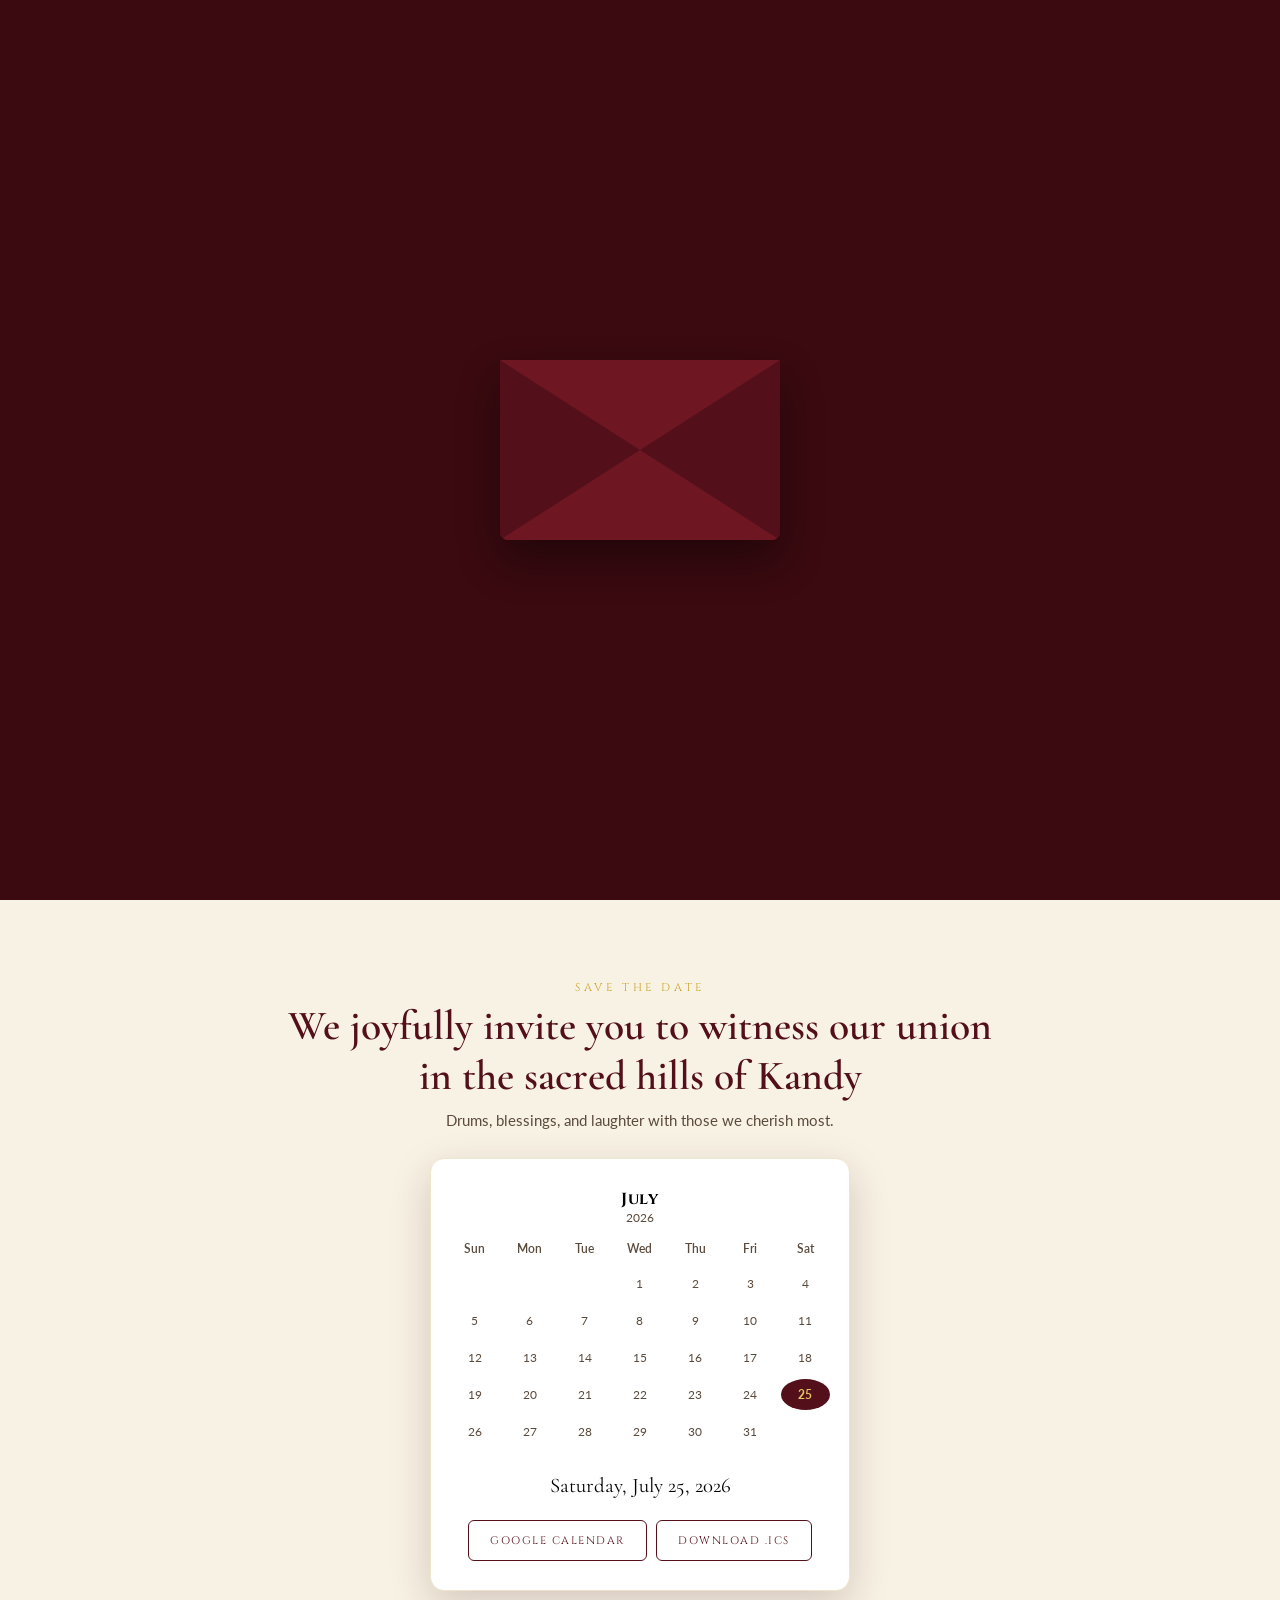
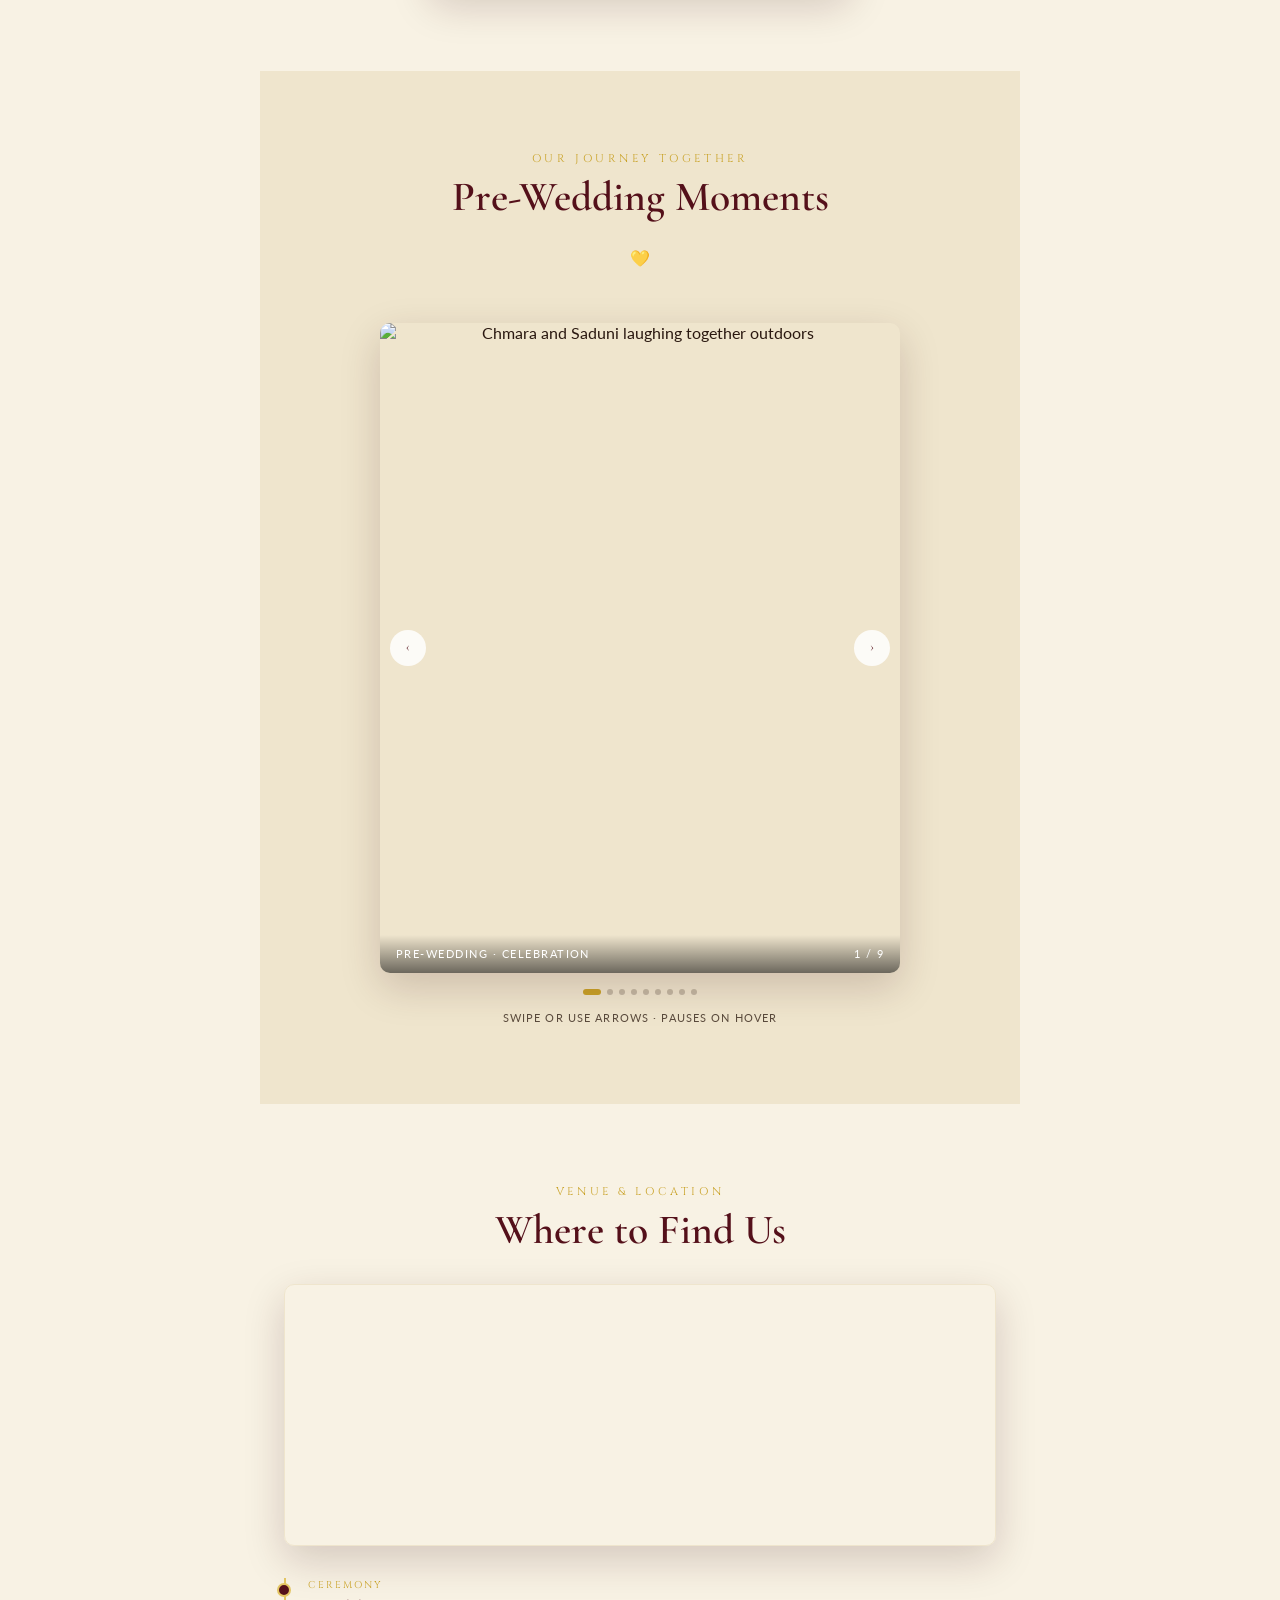
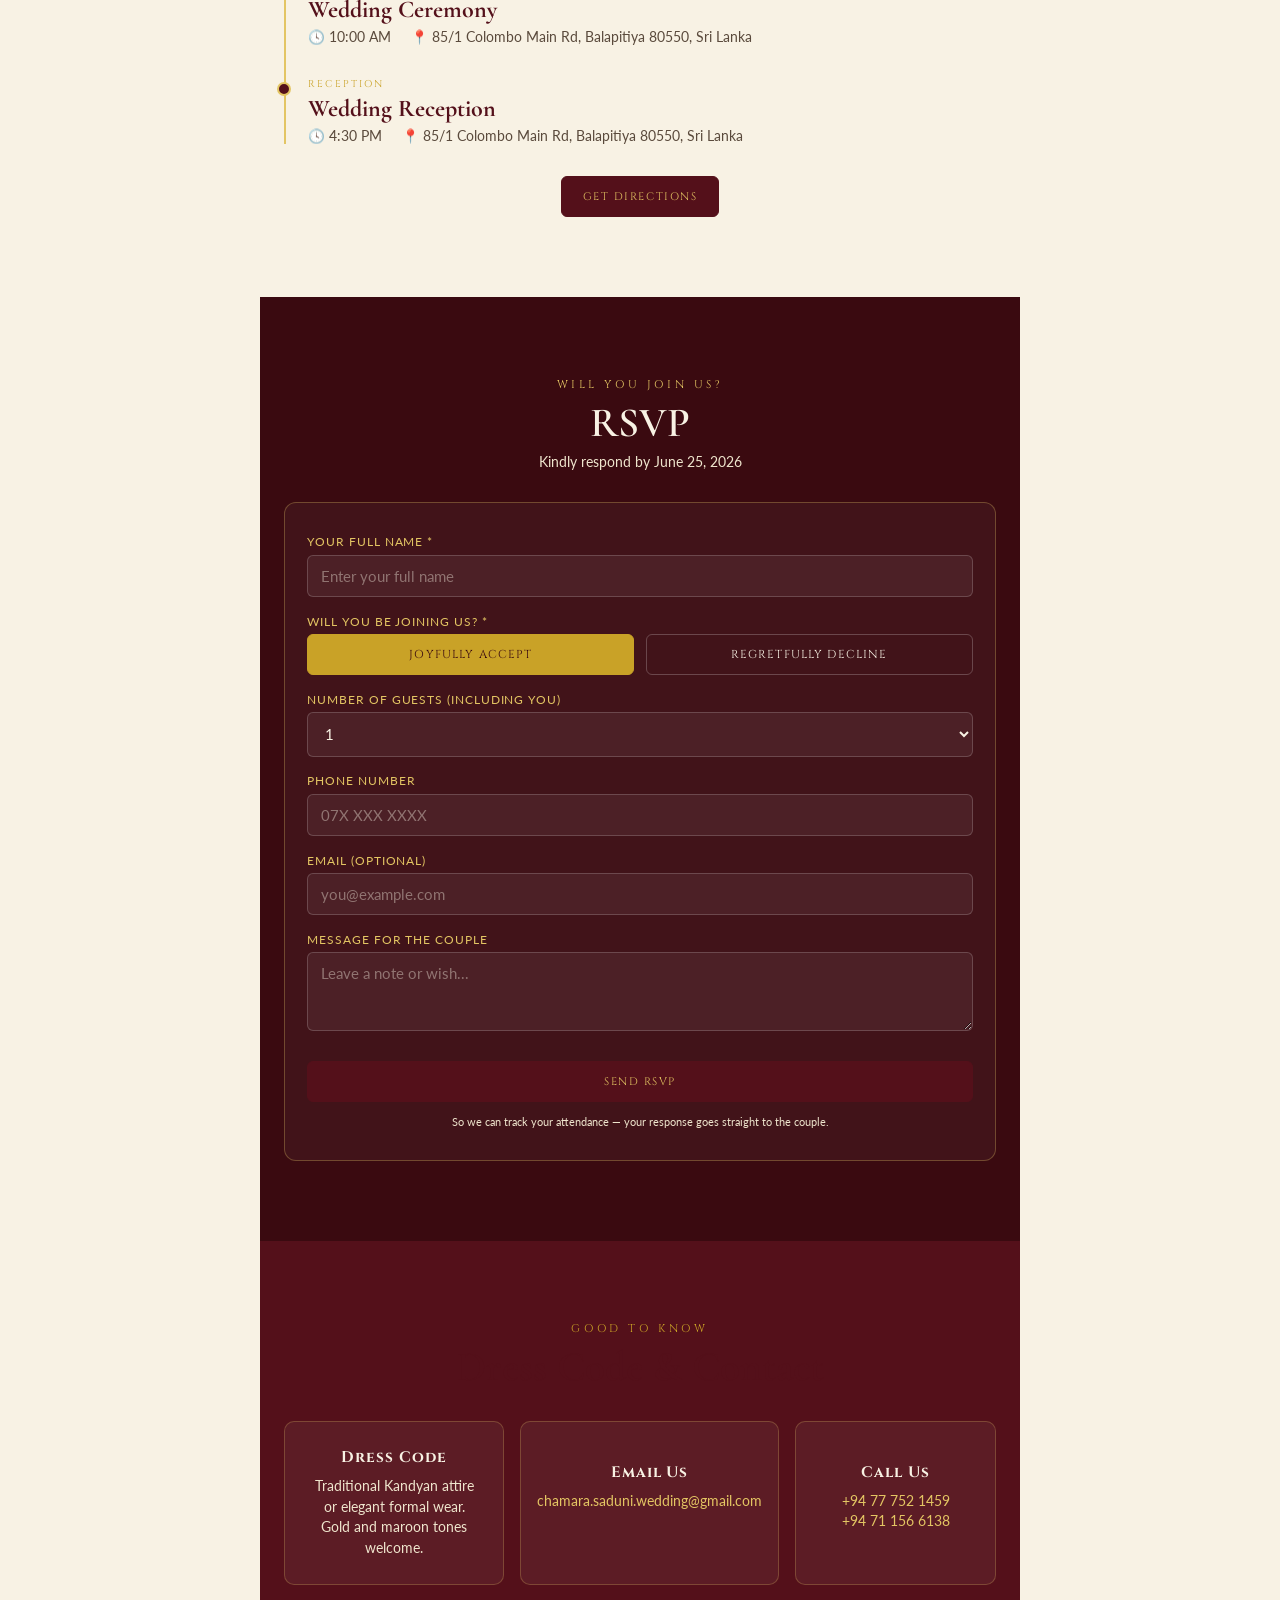
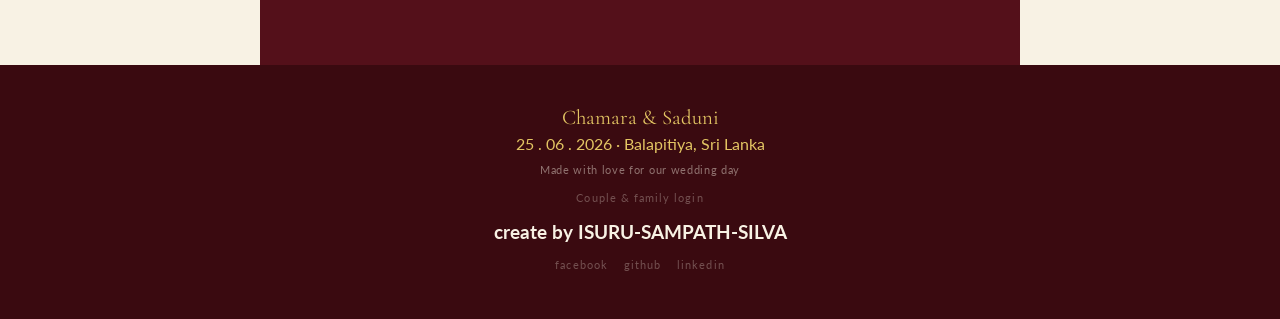
==== commit c40f1c16: "k" ====
--- a/index.html
+++ b/index.html
@@ -12,6 +12,8 @@
 <meta property="og:image:type" content="image/png">
 <meta property="og:image:width" content="1200">
 <meta property="og:image:height" content="630">
+<meta property="og:image" content="https://ibb.co"> <!-- <--- ImgBB Direct ලින්ක් එක -->
+
 
 <meta charset="UTF-8">
 <meta name="viewport" content="width=device-width, initial-scale=1.0">
@@ -82,7 +84,7 @@
     <div class="gallery" id="gallery">
   <div class="gallery-track" id="gallery-track">
     <!-- මුලින්ම ඇති / සලකුණ ඉවත් කර imge/ ලෙසින්ම ආරම්භ කරන්න -->
-    <img src="imge/1.jpg" alt="Chmara and Saduni laughing together outdoors">
+    <img src="https://i.ibb.co/MxY5fLdp/1.jpg" alt="Chmara and Saduni laughing together outdoors">
     <img src="imge/2.jpg" alt="Chmara and Saduni walking hand in hand">
     <img src="imge/3.jpg" alt="Close-up of hands with engagement ring and flowers">
     <img src="imge/4.jpg" alt="Chmara and Saduni at sunset">
--- a/css/style.css
+++ b/css/style.css
@@ -221,7 +221,7 @@
   background-image: 
     radial-gradient(ellipse at top, rgba(201,162,39,.18), transparent 55%),
     linear-gradient(180deg, rgba(58,10,16,0.85) 0%, rgba(84,16,26,0.9) 55%, rgba(110,23,34,0.95) 100%), 
-    url("/imge/hero.png"); 
+    url("https://i.ibb.co/vvVt26K7/hero.png"); 
   
   background-blend-mode: overlay;
   
